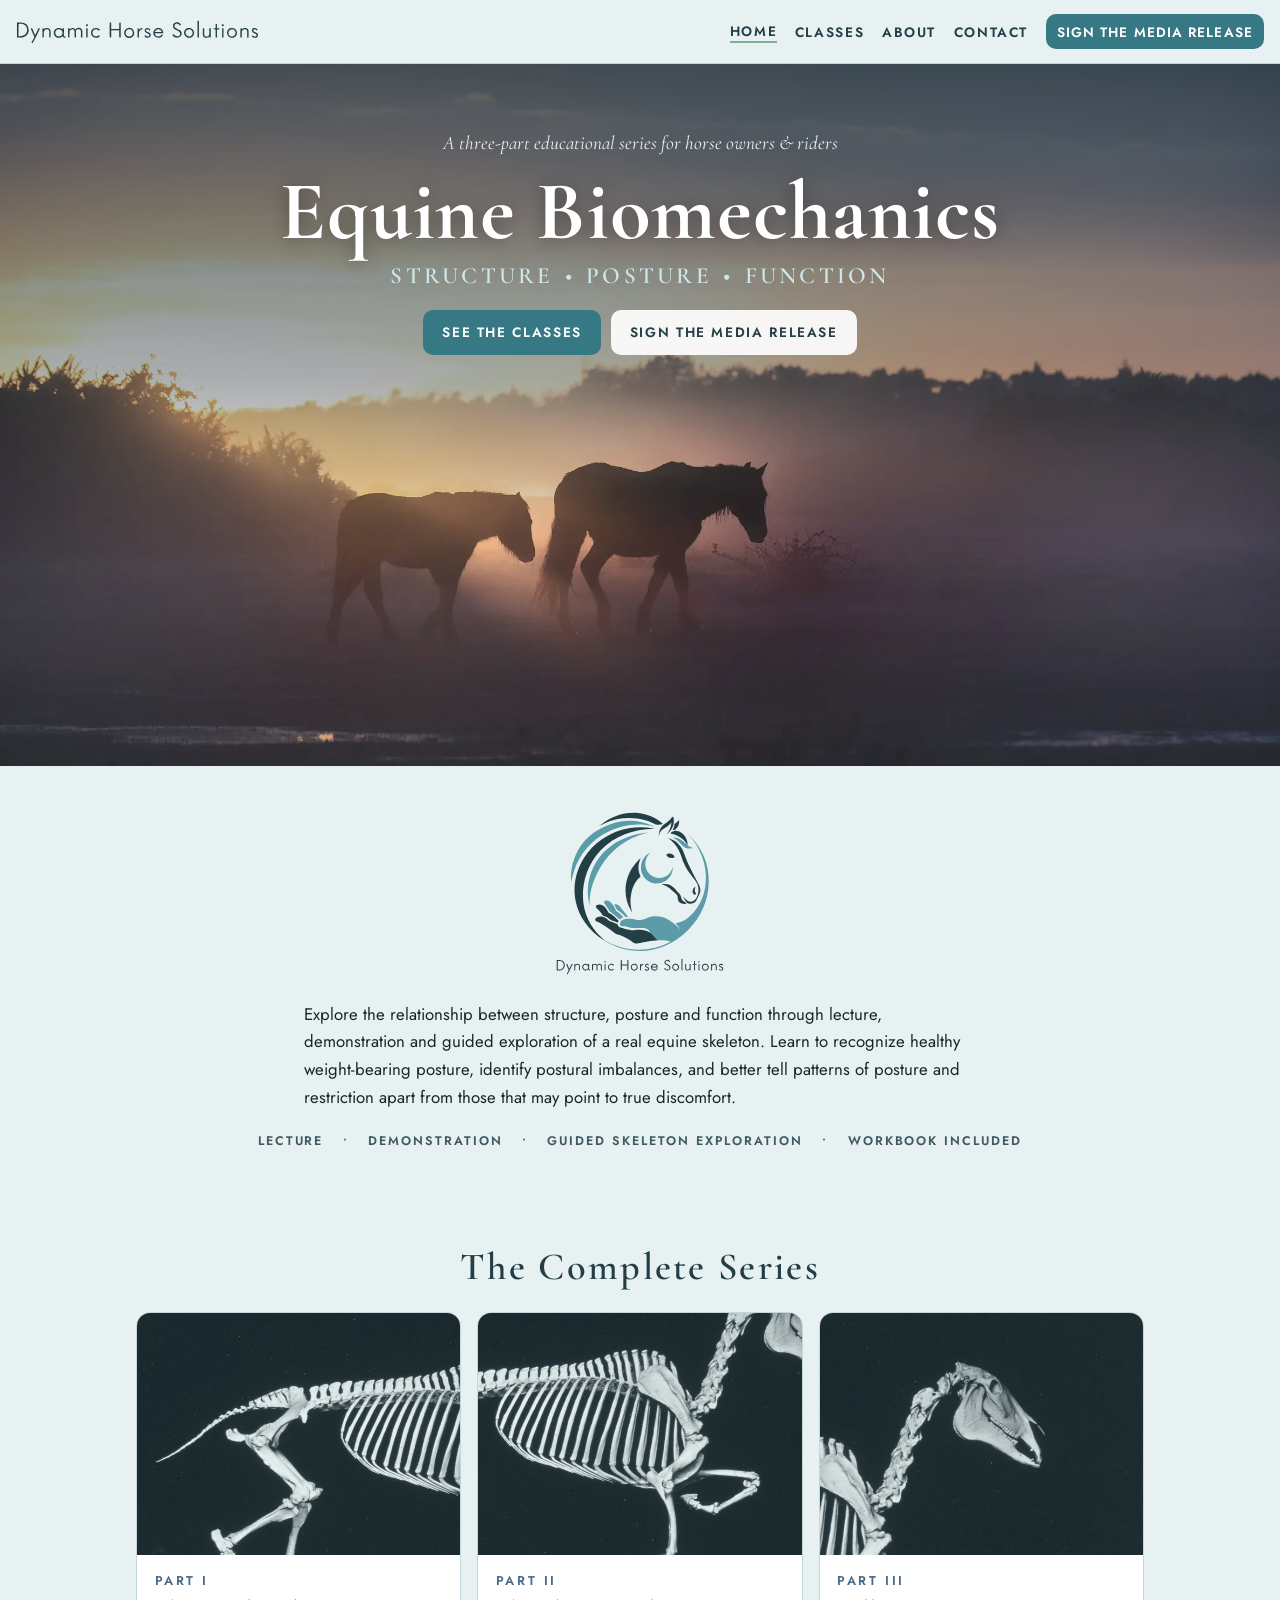
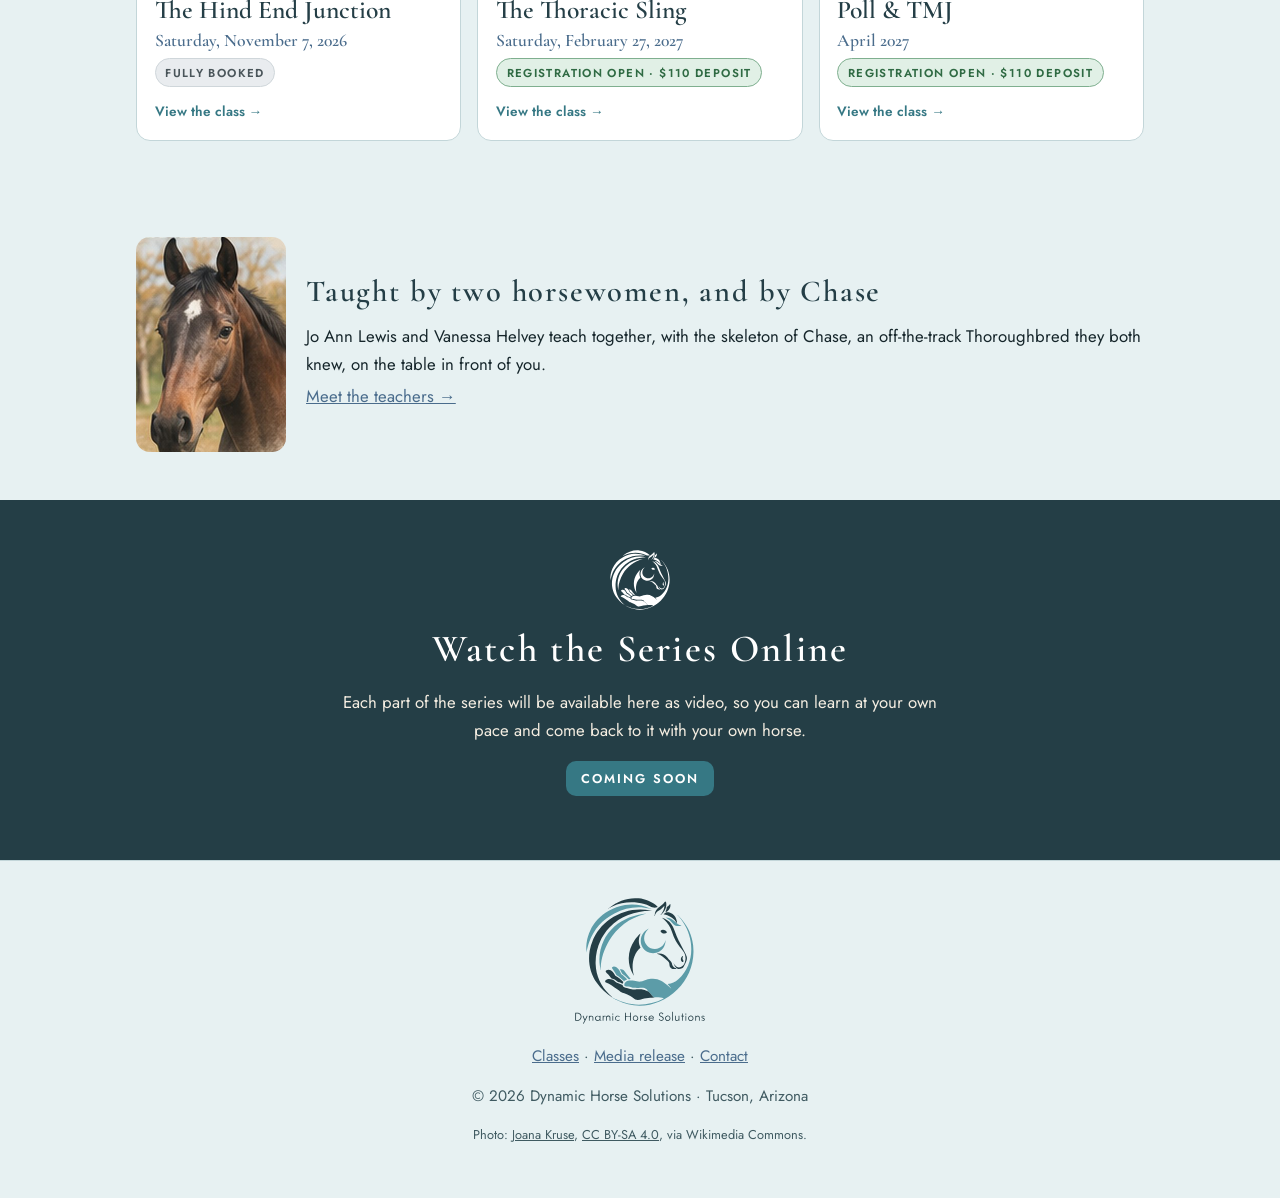
==== index.html @ 16f02a36 "Every Sign the media release button opens the site's own branded release.html" ====
<!doctype html>
<html lang="en">
<head>
<meta charset="utf-8">
<meta name="viewport" content="width=device-width, initial-scale=1">
<meta name="robots" content="noindex, nofollow">
<title>Dynamic Horse Solutions — Equine Biomechanics</title>
<meta name="description" content="Equine Biomechanics: Structure · Posture · Function. A three-part series for horse owners and riders in Tucson, taught by Jo Ann Lewis and Vanessa Helvey.">
<link rel="icon" href="assets/favicon-512.png" type="image/png">
<link rel="apple-touch-icon" href="assets/favicon-512.png">
<meta property="og:title" content="Dynamic Horse Solutions — Equine Biomechanics">
<meta property="og:image" content="assets/og.png">
<link rel="preconnect" href="https://fonts.googleapis.com">
<link rel="preconnect" href="https://fonts.gstatic.com" crossorigin>
<link href="https://fonts.googleapis.com/css2?family=Cormorant+Garamond:ital,wght@0,500;0,600;0,700;1,500&family=Jost:wght@400;500;600&display=swap" rel="stylesheet">
<link rel="stylesheet" href="style.css">
</head>
<body>
<header class="top">
  <a class="brand" href="index.html" aria-label="Dynamic Horse Solutions, home"><img class="wordmark" src="assets/wordmark.svg" alt="Dynamic Horse Solutions" width="1720" height="170"></a>
  <nav class="wide" aria-label="Menu"><a href="index.html" aria-current="page">Home</a><a href="classes.html">Classes</a><a href="about.html">About</a><a href="contact.html">Contact</a><a class="release" href="release.html">Sign the media release</a></nav>
  <details class="narrow"><summary aria-label="Menu"><span></span><span></span><span></span></summary>
    <nav aria-label="Menu"><a href="index.html" aria-current="page">Home</a><a href="classes.html">Classes</a><a href="about.html">About</a><a href="contact.html">Contact</a><a class="release" href="release.html">Sign the media release</a></nav></details>
</header>
<main>

<section class="hero-slider single" aria-label="Equine Biomechanics">
  <div class="slides">
    <img class="slide is-on" src="assets/hero-sunrise-1100.webp" srcset="assets/hero-sunrise-1100.webp 1100w, assets/hero-sunrise.webp 2200w" sizes="100vw" alt="Two ponies walking through morning mist at sunrise" style="object-position:38% 78%">
  </div>
  <div class="hero-copy">
    <p class="eyebrow">A three-part educational series for horse owners &amp; riders</p>
    <h1>Equine Biomechanics</h1>
    <p class="triad"><span>Structure</span><i>•</i><span>Posture</span><i>•</i><span>Function</span></p>
    <p class="hero-actions"><a class="btn" href="classes.html">See the classes</a><a class="btn light" href="release.html">Sign the media release</a></p>
  </div>
</section>

<section class="intro">
  <img class="logo" src="assets/logo.svg" alt="Dynamic Horse Solutions" width="240" height="240">
  <p class="lede">Explore the relationship between structure, posture and function through lecture, demonstration and guided exploration of a real equine skeleton. Learn to recognize healthy weight-bearing posture, identify postural imbalances, and better tell patterns of posture and restriction apart from those that may point to true discomfort.</p>
  <ul class="format"><li>Lecture</li><li>Demonstration</li><li>Guided skeleton exploration</li><li>Workbook included</li></ul>
</section>

<section class="series">
  <h2>The Complete Series</h2>
  <div class="class-grid"><a class="class-card" href="part-1.html">
  <img src="assets/class-1-hind-end.webp" alt="" width="1200" height="900" loading="lazy">
  <div class="cc-body">
    <p class="num">Part I</p>
    <h3>The Hind End Junction</h3>
    <p class="when">Saturday, November 7, 2026</p>
    <span class="badge full">Fully booked</span>
    <span class="more">View the class →</span>
  </div>
</a><a class="class-card" href="part-2.html">
  <img src="assets/class-2-thoracic-sling.webp" alt="" width="1200" height="900" loading="lazy">
  <div class="cc-body">
    <p class="num">Part II</p>
    <h3>The Thoracic Sling</h3>
    <p class="when">Saturday, February 27, 2027</p>
    <span class="badge open">Registration open · $110 deposit</span>
    <span class="more">View the class →</span>
  </div>
</a><a class="class-card" href="part-3.html">
  <img src="assets/class-3-poll-tmj.webp" alt="" width="1200" height="900" loading="lazy">
  <div class="cc-body">
    <p class="num">Part III</p>
    <h3>Poll &amp; TMJ</h3>
    <p class="when">April 2027</p>
    <span class="badge open">Registration open · $110 deposit</span>
    <span class="more">View the class →</span>
  </div>
</a></div>
</section>

<section class="teaser">
  <img class="chase-oval" src="assets/chase.jpg" alt="Chase, a bay Thoroughbred with a white star" width="296" height="424">
  <div>
    <h2>Taught by two horsewomen, and by Chase</h2>
    <p>Jo Ann Lewis and Vanessa Helvey teach together, with the skeleton of Chase, an off-the-track Thoroughbred they both knew, on the table in front of you.</p>
    <p><a href="about.html">Meet the teachers →</a></p>
  </div>
</section>

<section id="videos" class="videos">
  <img class="mark" src="assets/mark-white.svg" alt="" width="64" height="64">
  <h2>Watch the Series Online</h2>
  <p>Each part of the series will be available here as video, so you can learn at your own pace and come back to it with your own horse.</p>
  <p class="status">Coming soon</p>
</section>

</main>
<footer>
  <img src="assets/logo.svg" alt="Dynamic Horse Solutions" width="140" height="140">
  <p><a href="classes.html">Classes</a> · <a href="release.html">Media release</a> · <a href="contact.html">Contact</a></p>
  <p>© 2026 Dynamic Horse Solutions · Tucson, Arizona</p>
  <p class="credit">Photo: <a href="https://commons.wikimedia.org/wiki/File:NewForestPonies_sunrise.jpg">Joana Kruse</a>, <a href="https://creativecommons.org/licenses/by-sa/4.0/">CC BY-SA 4.0</a>, via Wikimedia Commons.</p>
</footer>
</body>
</html>
---- style.css ----
:root{
  /* Dynamic Horse Solutions brand guidelines — Open Sky (picked 2026-11-06 12:37) */
  --paper:#e7f1f2; --paper-2:#ffffff; --ink:#16262b; --muted:#3f5a61;
  --teal:#243e46; --rust:#4a6c8c; --sage:#ffffff; --brown:#243e46; --terra:#5c9ca8; --on-aqua:#16262b; --green:#7faf8f;
  --line:#c3d6d9; --radius:14px; --btn:#367884; --btn-hover:#243e46; --btn-radius:10px;
  --serif:"Jost",Arial,sans-serif; --display:"Cormorant Garamond",Georgia,serif; --sans:"Jost",Arial,sans-serif;
  --gutter:16px; --max:1040px;
}
*{box-sizing:border-box}
html{scroll-behavior:smooth;-webkit-text-size-adjust:100%}
body{margin:0;background:var(--paper);color:var(--ink);font:400 1.05rem/1.65 var(--sans);overflow-x:hidden}
img{max-width:100%;height:auto;display:block}
a{color:var(--rust)}
h1,h2,h3{font-family:var(--display);color:var(--brown);line-height:1.1;margin:0 0 .5em;font-weight:600}
h2{font-size:clamp(1.7rem,5.5vw,2.4rem);text-align:center;letter-spacing:.06em}
section{padding:3rem var(--gutter);max-width:var(--max);margin:0 auto}

.top{position:sticky;top:0;z-index:5;display:flex;align-items:center;justify-content:space-between;gap:.75rem;
  padding:.5rem var(--gutter);background:rgba(231,241,242,.94);backdrop-filter:blur(6px);border-bottom:1px solid var(--line)}
.brand{display:flex;align-items:center;gap:.5rem;text-decoration:none;color:var(--brown);font:600 1rem/1.1 var(--sans);min-width:0}
.brand span{white-space:nowrap;overflow:hidden;text-overflow:ellipsis}
.top nav{display:none;gap:1.25rem}
.top nav a{font:600 .85rem var(--sans);letter-spacing:.12em;text-transform:uppercase;color:var(--teal);text-decoration:none}
@media (min-width:720px){.top nav{display:flex}}

.hero{text-align:center;padding-top:1.5rem}
.hero .logo{width:min(220px,60vw);margin:0 auto 1.25rem}
.eyebrow{font-style:italic;color:var(--muted);margin:0 0 .5rem}
h1{font-size:clamp(2.5rem,11vw,5rem);font-weight:700;color:var(--teal);letter-spacing:.01em;margin-bottom:.2em}
.triad{display:flex;flex-wrap:wrap;justify-content:center;gap:.25rem .7rem;margin:0 0 1.5rem;
  font:600 clamp(.95rem,3.6vw,1.45rem) var(--display);color:var(--rust);letter-spacing:.14em;text-transform:uppercase}
.triad i{font-style:normal}
.gait{margin:0 auto 1.75rem}
.lede{max-width:40em;margin:0 auto 1.25rem;text-align:left}
.format{list-style:none;padding:0;margin:0;display:flex;flex-wrap:wrap;justify-content:center;gap:.4rem 1.2rem;
  font:600 .78rem var(--sans);letter-spacing:.16em;text-transform:uppercase;color:var(--muted)}
.format li+li::before{content:"•";margin-right:1.2rem;color:var(--rust)}
@media (max-width:520px){.format li+li::before{display:none}}

.series h2{margin-bottom:1.5rem}
.part-one{background:var(--paper-2);border-radius:6px;overflow:hidden;margin-bottom:1.25rem}
.band{background:var(--teal);color:#f4ede1;padding:1.25rem var(--gutter)}
.band h3{color:#fff;font-size:clamp(1.5rem,6vw,2.4rem);margin:.1em 0}
.band .num{margin:0;font:600 .85rem var(--display);letter-spacing:.3em;text-transform:uppercase}
.band .parts{margin:0;font:500 .9rem var(--display);letter-spacing:.2em;text-transform:uppercase;opacity:.9}
.part-body{display:grid;gap:1rem;padding:1.25rem var(--gutter)}
.part-body img{justify-self:center}
@media (min-width:720px){.part-body{grid-template-columns:1fr 1fr;align-items:center}}
.when{font:600 1.25rem/1.3 var(--serif);color:var(--rust);margin:.25rem 0 .75rem}
.when span{font-weight:400;color:var(--teal);font-size:1.05rem}
.when em{font-weight:400;color:var(--muted);font-size:.95rem}
.status{display:inline-block;font:600 .8rem var(--sans);letter-spacing:.16em;text-transform:uppercase;
  background:var(--terra);color:var(--on-aqua);padding:.5rem .9rem;border-radius:3px;margin:.25rem 0 0}
.later{display:grid;gap:1rem;background:var(--sage);border-radius:6px;padding:1.25rem var(--gutter)}
@media (min-width:600px){.later{grid-template-columns:1fr 1fr}.later .part+.part{border-left:1px solid var(--line);padding-left:1rem}}
.later .part{text-align:center}
.later .num{font:600 1.35rem var(--serif);color:var(--rust);margin:0}
.later h3{font:500 1.15rem var(--serif);color:var(--ink);margin:.1rem 0}
.later .when{font-size:1rem;margin:0}
.note{text-align:center;font-style:italic;color:var(--muted);margin-top:1rem}

.chase{display:grid;grid-template-columns:110px 1fr;gap:1rem;align-items:center}
.chase img{}
.chase h2{text-align:left;font-size:clamp(1.2rem,4.5vw,1.8rem)}
.chase p{margin:0}
@media (min-width:720px){.chase{grid-template-columns:160px 1fr}}

.teachers{text-align:center}
.duo{margin:0 auto 1.25rem}
.pair{display:grid;gap:1.25rem;text-align:left}
@media (min-width:640px){.pair{grid-template-columns:1fr 1fr}.pair article+article{border-left:1px solid var(--line);padding-left:1.25rem}}
.pair h3{font:600 1.25rem var(--serif);color:var(--teal);margin-bottom:.25rem}
.pair p{margin:0}
.why{font-style:italic;color:var(--muted);margin-top:1.5rem}

.videos{text-align:center;background:var(--teal);color:#f4ede1;max-width:none}
.videos h2{color:#fff}
.videos p{max-width:36em;margin:0 auto 1rem}

.contact{text-align:center}
.card{display:inline-block;text-align:left;border:1px solid var(--line);background:var(--paper-2);padding:1rem 1.5rem;border-radius:4px;max-width:100%}
.card p{margin:.15rem 0;overflow-wrap:anywhere}
.card .who{font:600 1.2rem var(--serif);color:var(--teal)}
.place{color:var(--muted);margin-top:1.25rem}

footer{text-align:center;padding:2rem var(--gutter) 2.5rem;border-top:1px solid var(--line);color:var(--muted);font-size:.95rem}
footer img{margin:0 auto .5rem}
.status.quiet{background:transparent;color:var(--rust);border:1.5px solid var(--rust)}
.videos .mark{margin:0 auto 1rem}
.eyebrow,.note,.why{font-family:var(--display);font-size:1.2rem}
.when{font-family:var(--display);font-size:1.4rem}
.later h3,.pair h3,.card .who{font-family:var(--display);font-size:1.35rem}
.later .num{font-family:var(--display)}
.brand img{width:48px;height:48px}

/* 12:34, Angel: a real multi-page site — menu, classes, registration, workbook, release */
.top nav.wide{display:none;align-items:center;gap:1.1rem}
@media (min-width:900px){.top nav.wide{display:flex}.top details.narrow{display:none}}
.top nav a[aria-current="page"]{color:var(--rust);border-bottom:2px solid var(--terra)}
.top nav a.release{background:var(--terra);color:var(--on-aqua);padding:.45rem .7rem;border-radius:3px;letter-spacing:.08em}
.top details.narrow{position:relative}
.top details.narrow summary{list-style:none;cursor:pointer;width:44px;height:44px;display:grid;place-content:center;gap:5px}
.top details.narrow summary::-webkit-details-marker{display:none}
.top details.narrow summary span{display:block;width:24px;height:2px;background:var(--teal);border-radius:2px}
.top details.narrow[open] summary span:nth-child(2){opacity:0}
.top details.narrow nav{display:flex;flex-direction:column;position:absolute;right:0;top:52px;min-width:240px;
  background:var(--paper);border:1px solid var(--line);border-radius:6px;padding:.5rem;box-shadow:0 10px 30px rgba(22,38,43,.15)}
.top details.narrow nav a{padding:.75rem .75rem;font:600 .9rem var(--sans);letter-spacing:.1em;text-transform:uppercase;color:var(--teal);text-decoration:none;border:0}
.top details.narrow nav a.release{margin-top:.25rem;text-align:center}

.btn{display:inline-block;font:600 .85rem var(--sans);letter-spacing:.12em;text-transform:uppercase;text-decoration:none;
  background:var(--terra);color:var(--on-aqua);padding:.8rem 1.2rem;border-radius:4px;border:0;cursor:pointer}
.btn.ghost{background:transparent;color:var(--teal);border:1.5px solid var(--teal)}
.btn:disabled{opacity:.6}
.where{margin:0 0 .5rem;color:var(--teal)}
.price{font:600 1.8rem var(--display);color:var(--teal);margin:.25rem 0}
.price span{font:500 .8rem var(--sans);letter-spacing:.14em;text-transform:uppercase;color:var(--muted)}
.incl,.small{font-size:.92rem;color:var(--muted)}
.actions{margin:1rem 0 .25rem}
.center{text-align:center;margin-left:auto;margin-right:auto}
.page-head{text-align:center;padding-bottom:0}
.page-head h1{font-size:clamp(2.4rem,9vw,3.8rem)}
.extras{display:grid;gap:1rem;margin:1.5rem 0 2rem}
@media (min-width:720px){.extras{grid-template-columns:1fr 1fr}}
.extra{background:var(--sage);border-radius:6px;padding:1.25rem var(--gutter)}
.extra h3{font-size:1.5rem}
.later-head{margin-top:1rem}
.later .small a{color:var(--rust)}

.teaser{display:grid;grid-template-columns:110px 1fr;gap:1.25rem;align-items:center}
@media (min-width:720px){.teaser{grid-template-columns:150px 1fr}}
.teaser h2{text-align:left;font-size:clamp(1.3rem,4.5vw,1.9rem)}
.teaser p{margin:.25rem 0}
.chase-oval{width:100%}
.mark-story{text-align:center}
.mark-story img{margin:0 auto .75rem}

.form-wrap{max-width:640px}
.reg{display:grid;gap:1rem}
.reg label{display:grid;gap:.35rem;font:500 .95rem var(--sans);color:var(--teal)}
.reg .opt{font-weight:400;color:var(--muted)}
.reg input,.reg select,.reg textarea{font:400 1rem var(--sans);color:var(--ink);background:#fff;border:1px solid var(--line);border-radius:4px;padding:.7rem .75rem;width:100%;min-width:0}
.reg select{appearance:auto}
.reg input:focus,.reg select:focus,.reg textarea:focus{outline:2px solid var(--terra);outline-offset:1px}
.reg .two{display:grid;gap:1rem}
@media (min-width:560px){.reg .two{grid-template-columns:1fr 1fr}}
.reg fieldset{border:1px solid var(--line);border-radius:4px;padding:.6rem .9rem;margin:0}
.reg legend{font:500 .95rem var(--sans);color:var(--teal);padding:0 .3rem}
.reg label.inline{display:inline-flex;align-items:center;gap:.4rem;margin-right:1.25rem;font-weight:400;color:var(--ink)}
.reg label.inline input{width:auto}
.reg .btn{justify-self:start;font-size:.9rem}
.msg{margin:0;color:var(--teal);min-height:1.5em}

/* 12:35, Angel: no photo treatment — every picture gets the same rounded corners */
.part-body img,.chase img,.chase-oval,.duo{border-radius:var(--radius)}
.gait{border-radius:0}  /* 12:52: the strip is cut out of the flyer's paper and sits on the page */
.part-one,.later,.extra,.card{border-radius:var(--radius)}
.part-one{background:#fff;overflow:hidden}
.later,.extra,.card{background:#fff;border:1px solid var(--line)}
.band .num{color:var(--green)}
.top nav a[aria-current="page"]{color:var(--teal);border-bottom-color:var(--green)}

/* 13:05, Angel: light letters on the buttons, and a little rounder */
.btn,.status,.top nav a.release{background:var(--btn);color:#fff;border-radius:var(--btn-radius)}
.btn:hover,.top nav a.release:hover{background:var(--btn-hover)}
.btn.ghost{background:transparent;color:var(--teal);border:1.5px solid var(--teal);border-radius:var(--btn-radius)}
.btn.ghost:hover{background:var(--teal);color:#fff}
.status.quiet{background:transparent;color:var(--rust);border:1.5px solid var(--rust)}
.gait{width:min(100%,900px);margin:0 auto 1.75rem}
.credit{font-size:.8rem;color:var(--muted)}

/* 13:14, Angel: a hero slider of photographs instead of the skeleton strip */
.hero-slider{position:relative;max-width:none;padding:0;margin:0;height:min(78vh,720px);min-height:460px;overflow:hidden;color:#fff;background:var(--teal)}
.hero-slider .slides img{position:absolute;inset:0;width:100%;height:100%;object-fit:cover;opacity:0;transition:opacity 1.4s ease;border-radius:0}
.hero-slider .slides img.is-on{opacity:1}
.hero-slider::after{content:"";position:absolute;inset:0;background:linear-gradient(180deg,rgba(22,38,43,.15) 0%,rgba(22,38,43,.25) 40%,rgba(22,38,43,.78) 100%);pointer-events:none}
.hero-copy{position:absolute;left:0;right:0;bottom:0;z-index:2;padding:0 var(--gutter) 3.25rem;max-width:var(--max);margin:0 auto;text-align:center}
.hero-copy .eyebrow{color:#e7f1f2;margin-bottom:.4rem}
.hero-copy h1{color:#fff;font-size:clamp(2.6rem,10vw,5.2rem);margin:0 0 .25rem;text-shadow:0 2px 18px rgba(0,0,0,.35)}
.hero-copy .triad{color:#cfe6ea;margin-bottom:1.25rem}
.hero-actions{display:flex;flex-wrap:wrap;gap:.6rem;justify-content:center;margin:0}
.btn.light{background:rgba(255,255,255,.92);color:var(--teal)}
.btn.light:hover{background:#fff}
.dots{position:absolute;z-index:3;left:0;right:0;bottom:1rem;display:flex;justify-content:center;gap:.5rem}
.dots button{width:10px;height:10px;border-radius:50%;border:1.5px solid #fff;background:transparent;padding:0;cursor:pointer}
.dots button[aria-current="true"]{background:#fff}
@media (prefers-reduced-motion: reduce){.hero-slider .slides img{transition:none}}
.intro{text-align:center;padding-top:2.5rem}
.intro .logo{width:min(180px,45vw);margin:0 auto 1.25rem}
.intro .lede{text-align:left;max-width:40em;margin:0 auto 1.25rem}
.credit a{color:inherit}

/* 13:37, Angel: a card per class on Classes and Home, each opening its own page */
.class-grid{display:grid;gap:1rem}
@media (min-width:760px){.class-grid{grid-template-columns:repeat(3,1fr)}}
.class-card{display:flex;flex-direction:column;background:#fff;border:1px solid var(--line);border-radius:var(--radius);overflow:hidden;text-decoration:none;color:var(--ink);transition:transform .2s ease,box-shadow .2s ease}
.class-card:hover{transform:translateY(-2px);box-shadow:0 10px 24px rgba(22,38,43,.12)}
.class-card img{width:100%;aspect-ratio:4/3;object-fit:cover;border-radius:0}
.cc-body{padding:1rem 1.1rem 1.2rem;display:flex;flex-direction:column;gap:.35rem;flex:1}
.cc-body .num{margin:0;font:600 .8rem var(--sans);letter-spacing:.2em;text-transform:uppercase;color:var(--rust)}
.cc-body h3{margin:0;font-size:1.6rem;color:var(--teal)}
.cc-body .when{margin:0;font-size:1.1rem}
.cc-body .more{margin-top:auto;padding-top:.5rem;font:600 .85rem var(--sans);color:var(--btn)}
.badge{align-self:flex-start;display:inline-block;font:600 .72rem var(--sans);letter-spacing:.12em;text-transform:uppercase;padding:.35rem .6rem;border-radius:999px}
.badge.full{background:#e9ecef;color:#4a555a;border:1px solid #cfd6da}
.badge.open{background:#e1f0e6;color:#2f6a43;border:1px solid var(--green)}
.badge.big{font-size:.82rem;padding:.45rem .8rem}
.class-hero{background-size:cover;background-position:center;color:#fff;max-width:none;padding:0;min-height:min(52vh,460px);display:flex;align-items:flex-end}
.ch-copy{width:100%;max-width:var(--max);margin:0 auto;padding:2rem var(--gutter) 2.25rem}
.ch-copy .num{margin:0 0 .35rem;font:600 .8rem var(--sans);letter-spacing:.22em;text-transform:uppercase;color:#cfe6ea}
.ch-copy h1{color:#fff;font-size:clamp(2.4rem,9vw,4.4rem);margin:0}
.ch-copy .parts{margin:.25rem 0 0;font:500 .9rem var(--display);letter-spacing:.2em;text-transform:uppercase;color:#e7f1f2}
.class-detail .lede{max-width:40em}
.facts{background:#fff;border:1px solid var(--line);border-radius:var(--radius);padding:1rem 1.25rem;margin:1rem 0}
.facts p{margin:.2rem 0}
.deposit{background:#fff;border:1px solid var(--line);border-left:4px solid var(--green);border-radius:var(--radius);padding:.9rem 1.1rem;margin-bottom:1rem}
.deposit p{margin:.2rem 0}
.form-wrap h2{text-align:left}

/* 13:42, Angel: one photo only, the two ponies at sunrise; the words sit in the sky, clear of the ponies */
.hero-slider.single::after{background:linear-gradient(180deg,rgba(22,38,43,.72) 0%,rgba(22,38,43,.35) 45%,rgba(22,38,43,0) 70%,rgba(22,38,43,.15) 100%)}
.hero-slider.single .hero-copy{top:0;bottom:auto;padding-top:2.5rem;padding-bottom:0}
@media (min-width:900px){.hero-slider.single .hero-copy{padding-top:4rem}}
@media (min-width:900px){.hero-slider.single .slides img{object-position:40% 40% !important}}

/* 13:44, Angel: the wordmark in the menu bar instead of the mark */
.top{min-height:64px}
.brand img.wordmark{width:auto;height:20px;max-width:62vw}
@media (min-width:600px){.brand img.wordmark{height:24px}}

/* 13:47, Angel: the class page's description lines up with the badge and the facts */
.class-detail .lede{margin-left:0;margin-right:0}
.msg .btn{margin-top:.6rem}

.cf-turnstile{min-height:65px}
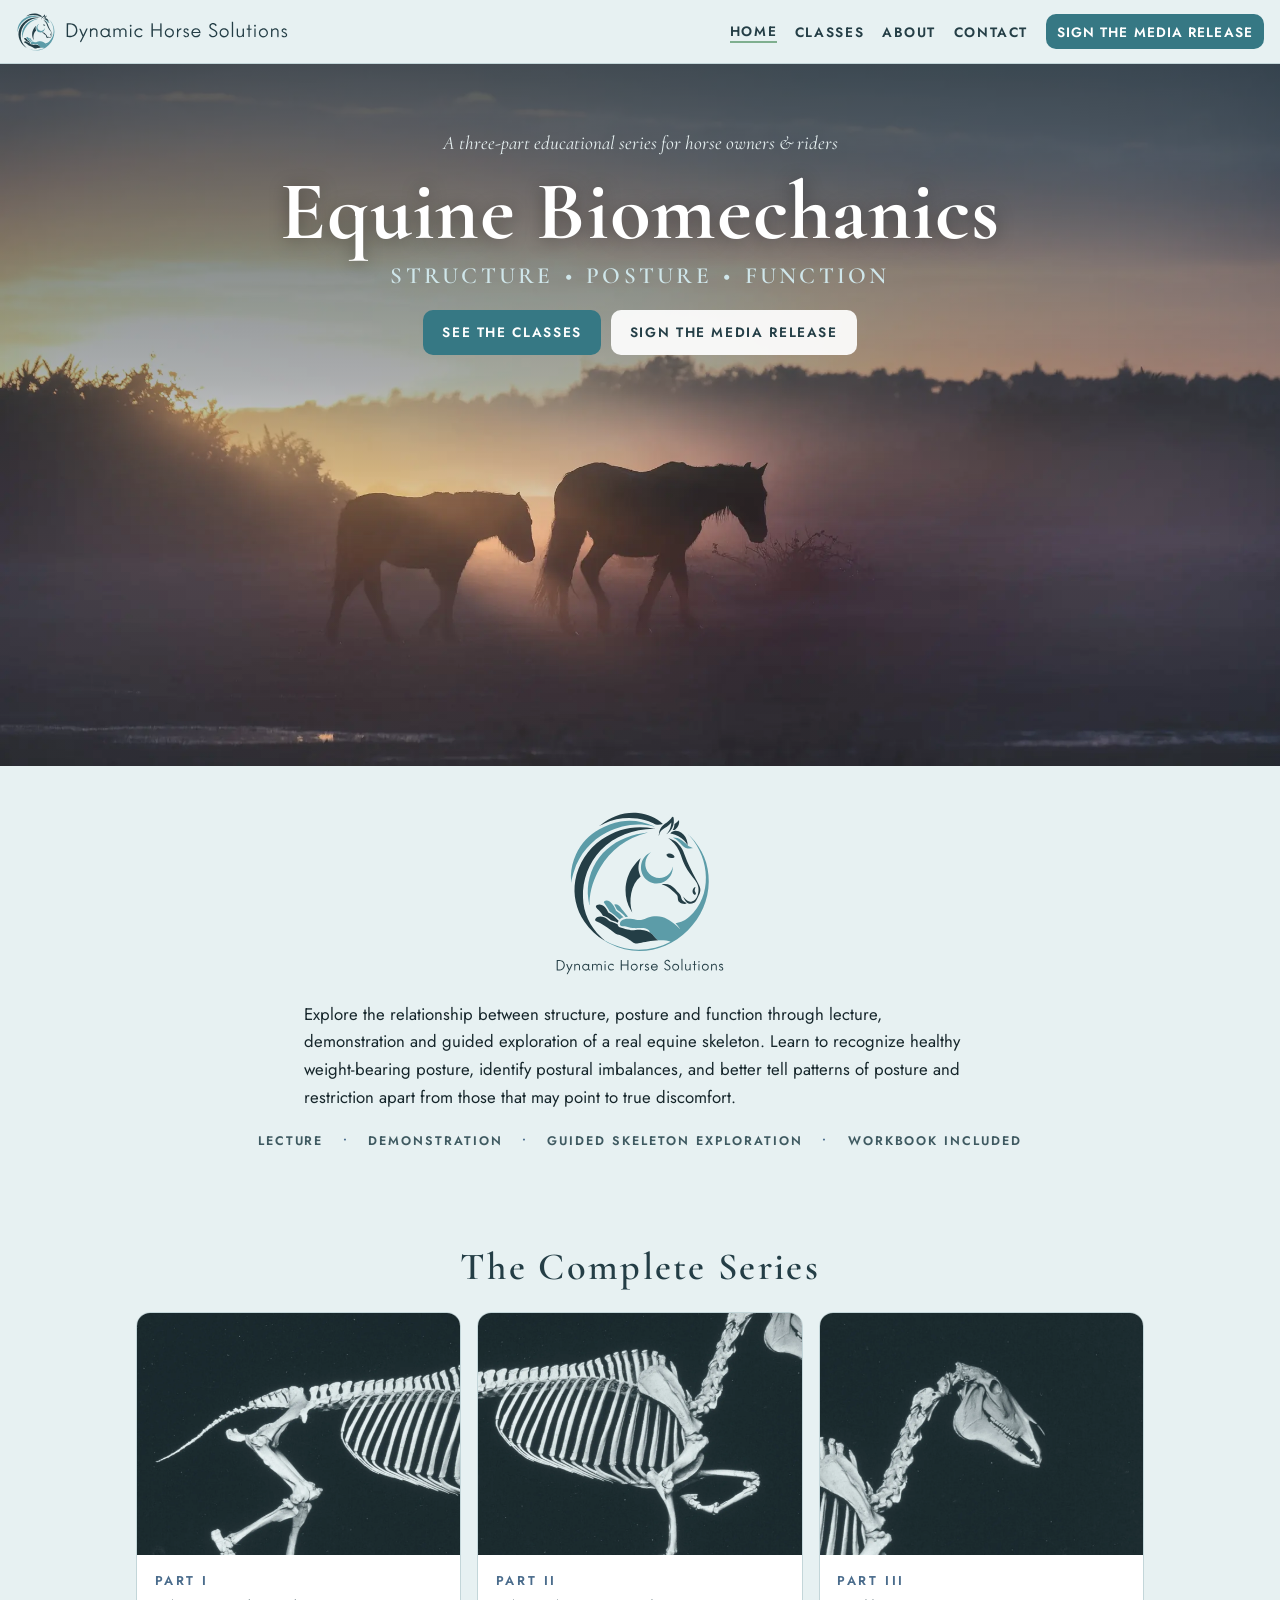
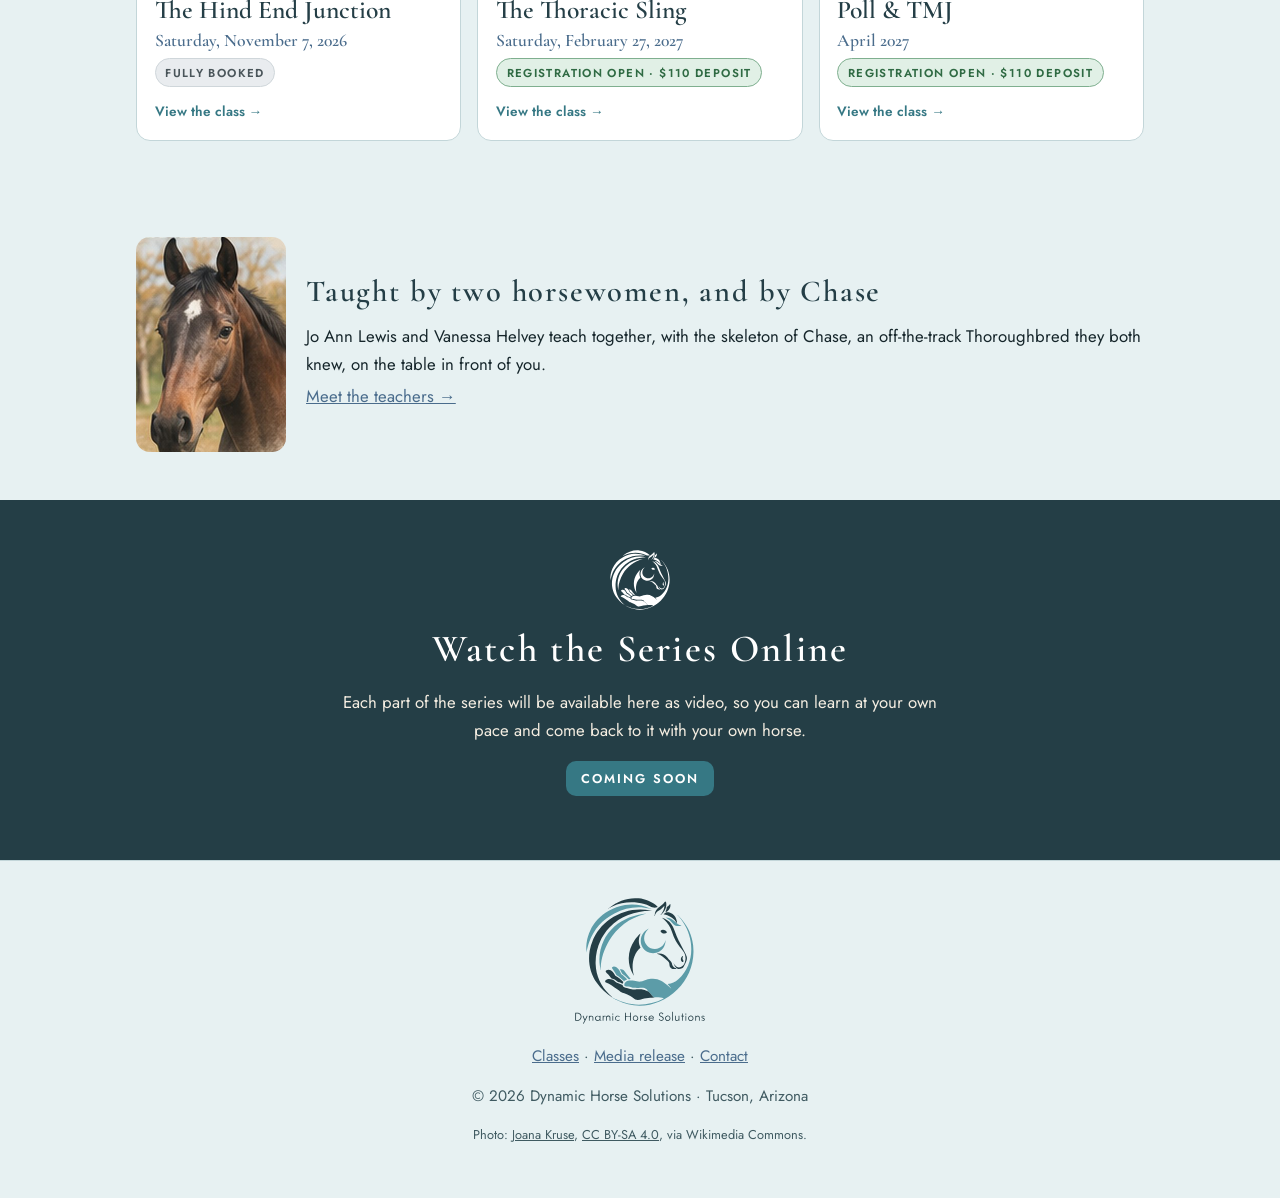
==== commit e8b3860f: "They picked A (14:23): the horizontal lockup, the mark beside the logo's own lettering, in the menu " ====
--- a/index.html
+++ b/index.html
@@ -17,7 +17,7 @@
 </head>
 <body>
 <header class="top">
-  <a class="brand" href="index.html" aria-label="Dynamic Horse Solutions, home"><img class="wordmark" src="assets/wordmark.svg" alt="Dynamic Horse Solutions" width="1720" height="170"></a>
+  <a class="brand" href="index.html" aria-label="Dynamic Horse Solutions, home"><img class="wordmark lockup" src="assets/lockup.svg" alt="Dynamic Horse Solutions" width="2723" height="400"></a>
   <nav class="wide" aria-label="Menu"><a href="index.html" aria-current="page">Home</a><a href="classes.html">Classes</a><a href="about.html">About</a><a href="contact.html">Contact</a><a class="release" href="release.html">Sign the media release</a></nav>
   <details class="narrow"><summary aria-label="Menu"><span></span><span></span><span></span></summary>
     <nav aria-label="Menu"><a href="index.html" aria-current="page">Home</a><a href="classes.html">Classes</a><a href="about.html">About</a><a href="contact.html">Contact</a><a class="release" href="release.html">Sign the media release</a></nav></details>
--- a/style.css
+++ b/style.css
@@ -233,3 +233,7 @@
 .msg .btn{margin-top:.6rem}
 
 .cf-turnstile{min-height:65px}
+
+/* 14:23, they picked A: the mark beside the logo's own lettering, as one lockup */
+.brand img.wordmark.lockup{height:36px;max-width:70vw}
+@media (min-width:600px){.brand img.wordmark.lockup{height:40px}}
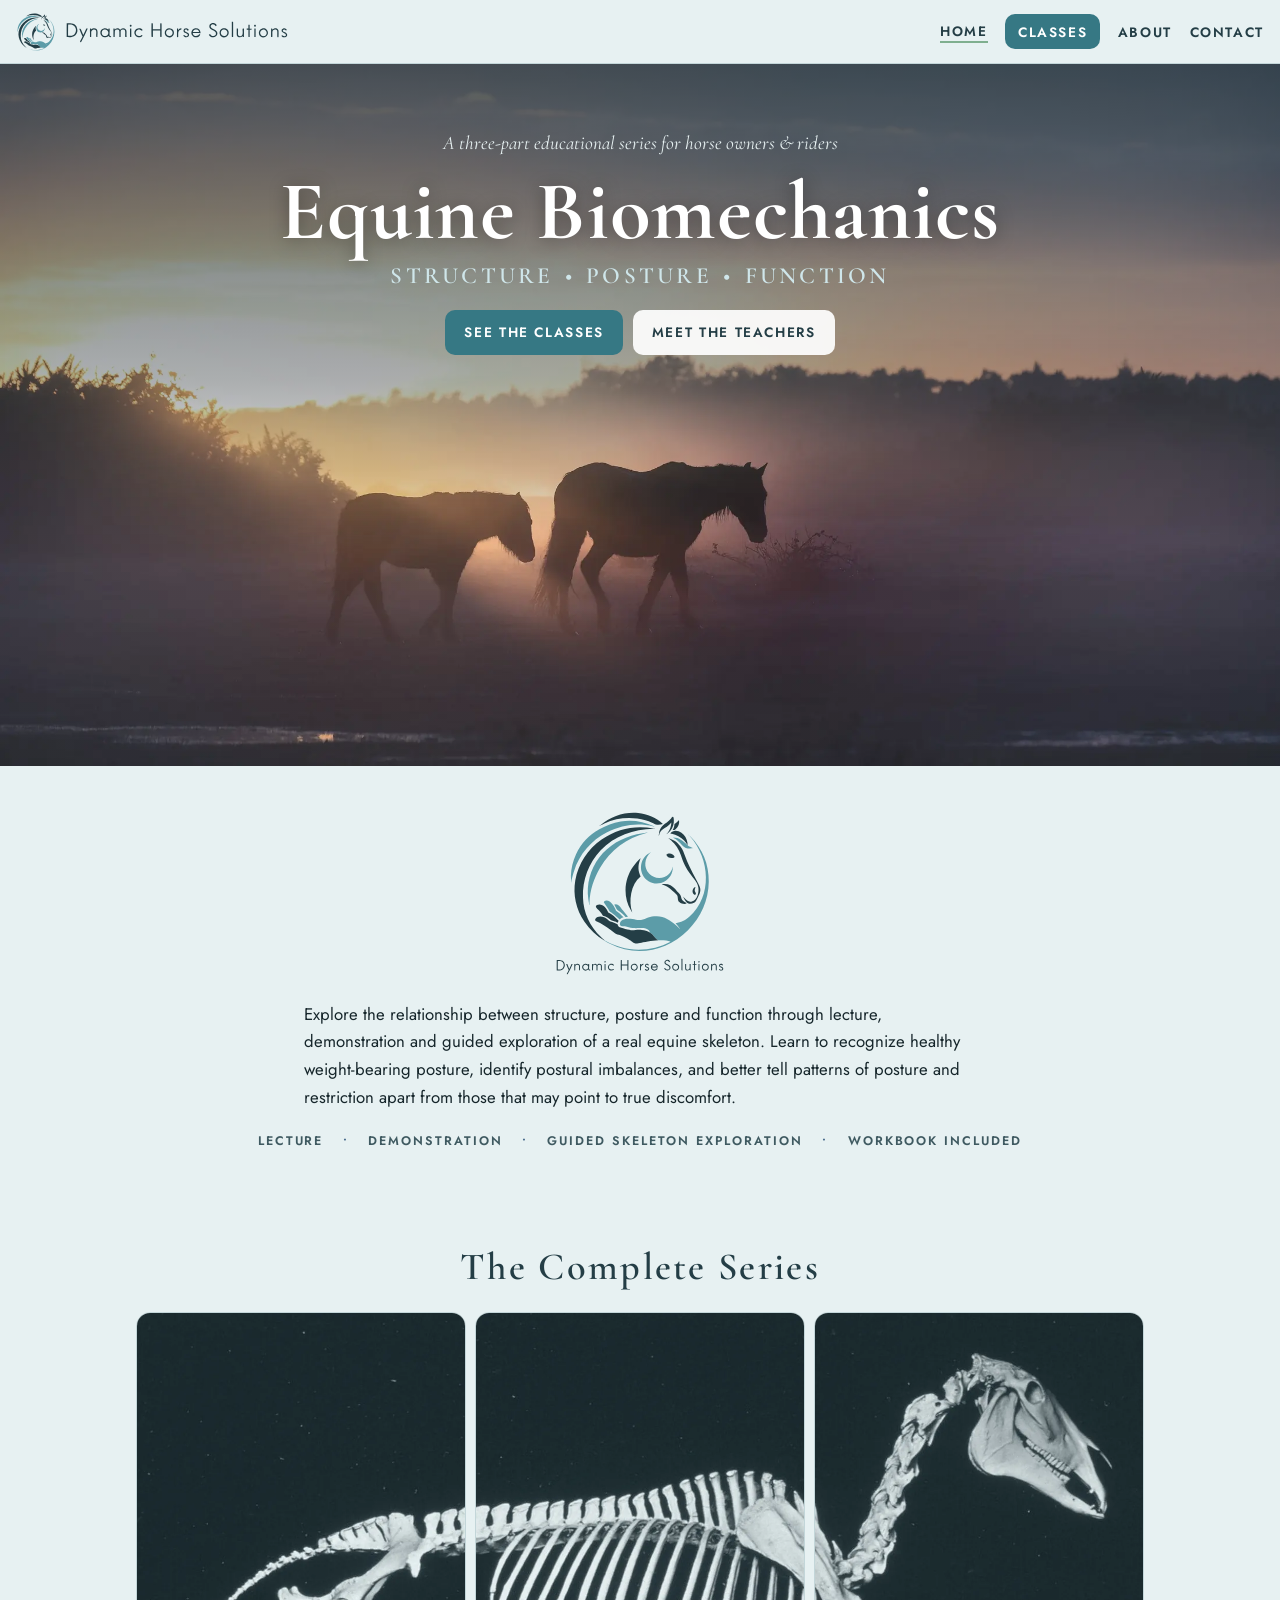
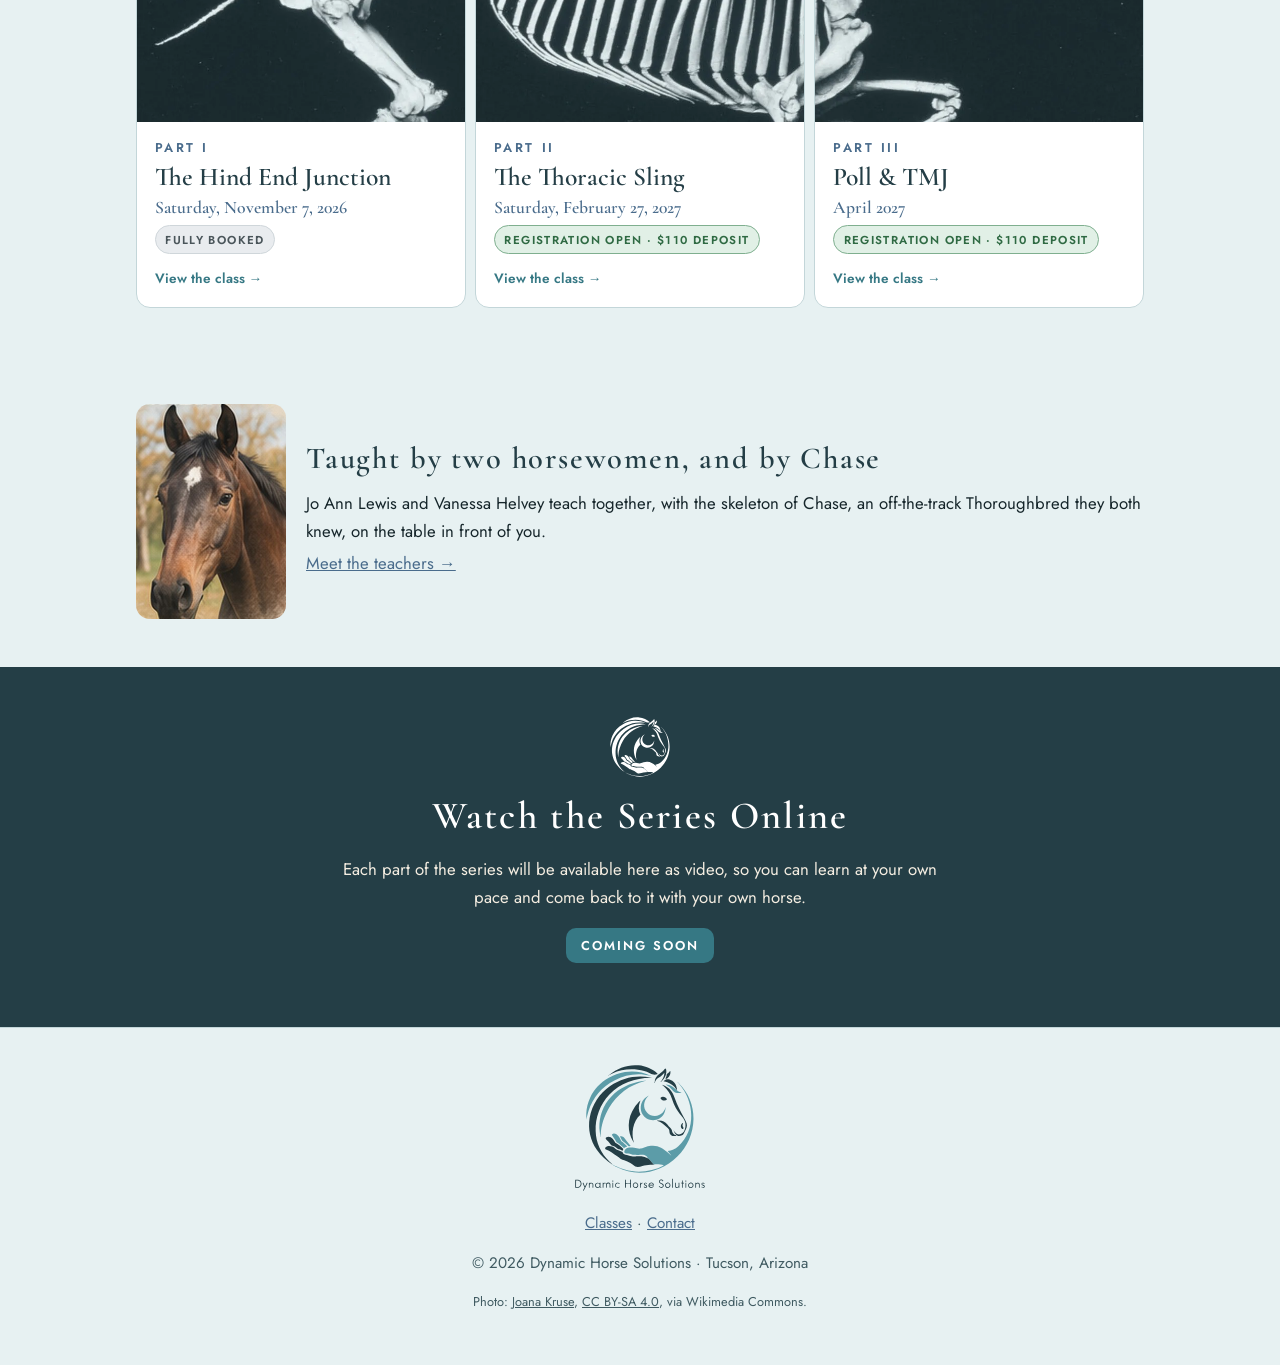
==== commit 776b9688: "Angel 14:34–14:35: the three class cards are consecutive slices of one Muybridge skeleton on wide sc" ====
--- a/index.html
+++ b/index.html
@@ -18,9 +18,9 @@
 <body>
 <header class="top">
   <a class="brand" href="index.html" aria-label="Dynamic Horse Solutions, home"><img class="wordmark lockup" src="assets/lockup.svg" alt="Dynamic Horse Solutions" width="2723" height="400"></a>
-  <nav class="wide" aria-label="Menu"><a href="index.html" aria-current="page">Home</a><a href="classes.html">Classes</a><a href="about.html">About</a><a href="contact.html">Contact</a><a class="release" href="release.html">Sign the media release</a></nav>
+  <nav class="wide" aria-label="Menu"><a href="index.html" aria-current="page">Home</a><a href="classes.html" class="cta">Classes</a><a href="about.html">About</a><a href="contact.html">Contact</a></nav>
   <details class="narrow"><summary aria-label="Menu"><span></span><span></span><span></span></summary>
-    <nav aria-label="Menu"><a href="index.html" aria-current="page">Home</a><a href="classes.html">Classes</a><a href="about.html">About</a><a href="contact.html">Contact</a><a class="release" href="release.html">Sign the media release</a></nav></details>
+    <nav aria-label="Menu"><a href="index.html" aria-current="page">Home</a><a href="classes.html" class="cta">Classes</a><a href="about.html">About</a><a href="contact.html">Contact</a></nav></details>
 </header>
 <main>
 
@@ -32,7 +32,7 @@
     <p class="eyebrow">A three-part educational series for horse owners &amp; riders</p>
     <h1>Equine Biomechanics</h1>
     <p class="triad"><span>Structure</span><i>•</i><span>Posture</span><i>•</i><span>Function</span></p>
-    <p class="hero-actions"><a class="btn" href="classes.html">See the classes</a><a class="btn light" href="release.html">Sign the media release</a></p>
+    <p class="hero-actions"><a class="btn" href="classes.html">See the classes</a><a class="btn light" href="about.html">Meet the teachers</a></p>
   </div>
 </section>
 
@@ -45,7 +45,7 @@
 <section class="series">
   <h2>The Complete Series</h2>
   <div class="class-grid"><a class="class-card" href="part-1.html">
-  <img src="assets/class-1-hind-end.webp" alt="" width="1200" height="900" loading="lazy">
+  <picture><source media="(min-width:760px)" srcset="assets/class-1-card.webp"><img src="assets/class-1-hind-end.webp" alt="" width="1200" height="900" loading="lazy"></picture>
   <div class="cc-body">
     <p class="num">Part I</p>
     <h3>The Hind End Junction</h3>
@@ -54,7 +54,7 @@
     <span class="more">View the class →</span>
   </div>
 </a><a class="class-card" href="part-2.html">
-  <img src="assets/class-2-thoracic-sling.webp" alt="" width="1200" height="900" loading="lazy">
+  <picture><source media="(min-width:760px)" srcset="assets/class-2-card.webp"><img src="assets/class-2-thoracic-sling.webp" alt="" width="1200" height="900" loading="lazy"></picture>
   <div class="cc-body">
     <p class="num">Part II</p>
     <h3>The Thoracic Sling</h3>
@@ -63,7 +63,7 @@
     <span class="more">View the class →</span>
   </div>
 </a><a class="class-card" href="part-3.html">
-  <img src="assets/class-3-poll-tmj.webp" alt="" width="1200" height="900" loading="lazy">
+  <picture><source media="(min-width:760px)" srcset="assets/class-3-card.webp"><img src="assets/class-3-poll-tmj.webp" alt="" width="1200" height="900" loading="lazy"></picture>
   <div class="cc-body">
     <p class="num">Part III</p>
     <h3>Poll &amp; TMJ</h3>
@@ -93,7 +93,7 @@
 </main>
 <footer>
   <img src="assets/logo.svg" alt="Dynamic Horse Solutions" width="140" height="140">
-  <p><a href="classes.html">Classes</a> · <a href="release.html">Media release</a> · <a href="contact.html">Contact</a></p>
+  <p><a href="classes.html">Classes</a> · <a href="contact.html">Contact</a></p>
   <p>© 2026 Dynamic Horse Solutions · Tucson, Arizona</p>
   <p class="credit">Photo: <a href="https://commons.wikimedia.org/wiki/File:NewForestPonies_sunrise.jpg">Joana Kruse</a>, <a href="https://creativecommons.org/licenses/by-sa/4.0/">CC BY-SA 4.0</a>, via Wikimedia Commons.</p>
 </footer>
--- a/style.css
+++ b/style.css
@@ -237,3 +237,10 @@
 /* 14:23, they picked A: the mark beside the logo's own lettering, as one lockup */
 .brand img.wordmark.lockup{height:36px;max-width:70vw}
 @media (min-width:600px){.brand img.wordmark.lockup{height:40px}}
+
+/* 14:34–14:35, Angel: the card pictures line up into one skeleton on wide screens; Classes is the header's call to action */
+@media (min-width:760px){.class-grid{gap:.6rem}.class-card img{aspect-ratio:4/5}}
+.top nav a.cta{background:var(--btn);color:#fff;padding:.45rem .8rem;border-radius:var(--btn-radius);border-bottom:0}
+.top nav a.cta:hover{background:var(--btn-hover)}
+.top nav a.cta[aria-current="page"]{box-shadow:inset 0 -2px 0 var(--green)}
+.top details.narrow nav a.cta{margin-top:.25rem;text-align:center}
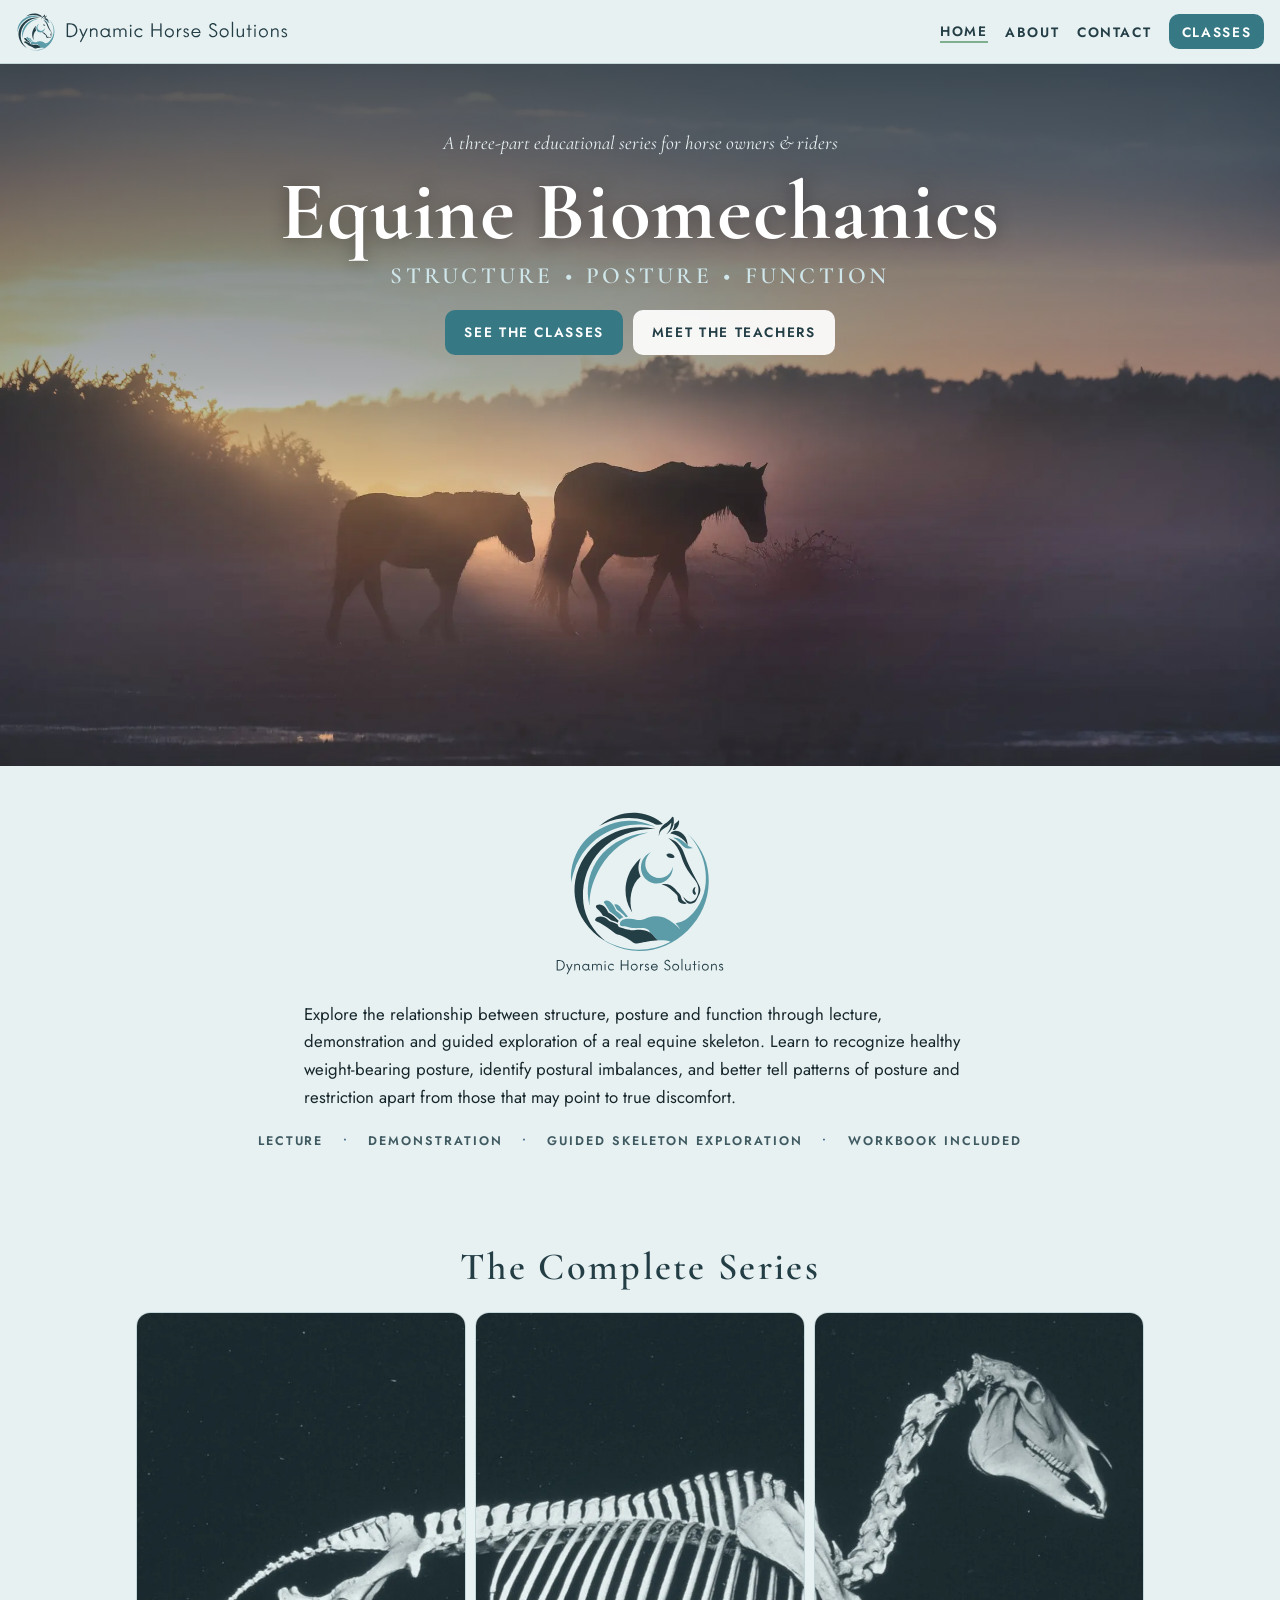
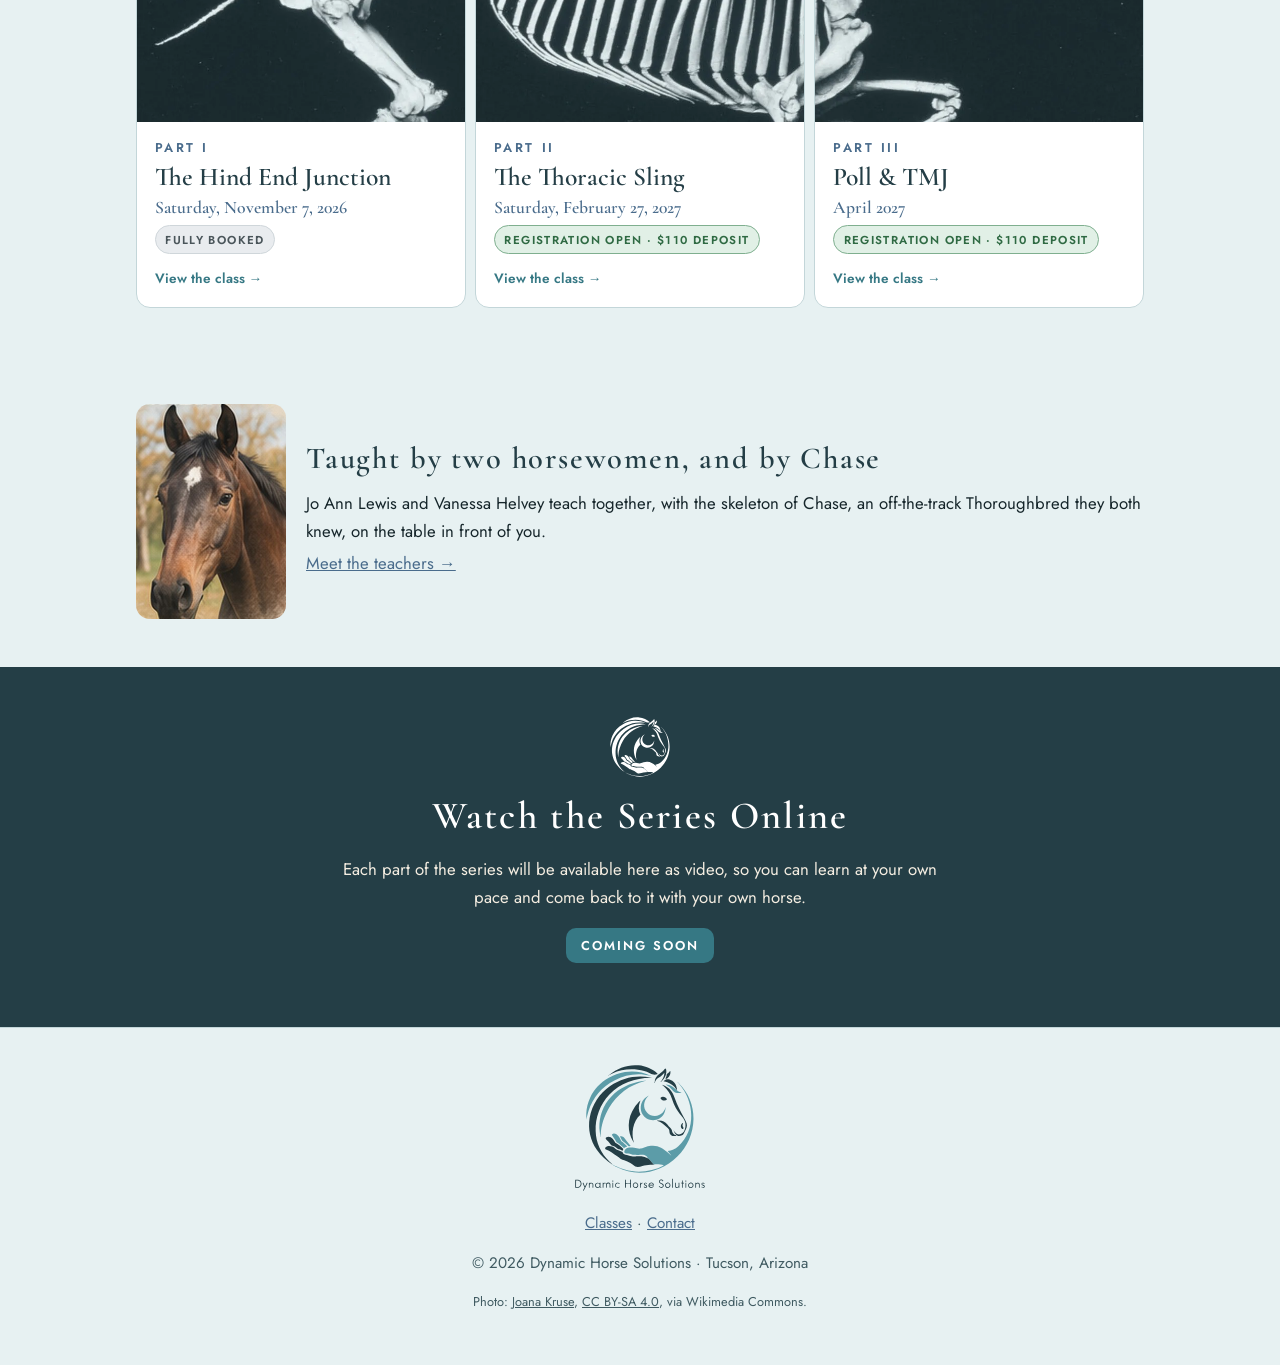
==== commit c6a8669c: "Angel 14:50: Classes at the far right of the desktop menu and first in the phone menu, white letters" ====
--- a/index.html
+++ b/index.html
@@ -18,9 +18,9 @@
 <body>
 <header class="top">
   <a class="brand" href="index.html" aria-label="Dynamic Horse Solutions, home"><img class="wordmark lockup" src="assets/lockup.svg" alt="Dynamic Horse Solutions" width="2723" height="400"></a>
-  <nav class="wide" aria-label="Menu"><a href="index.html" aria-current="page">Home</a><a href="classes.html" class="cta">Classes</a><a href="about.html">About</a><a href="contact.html">Contact</a></nav>
+  <nav class="wide" aria-label="Menu"><a href="index.html" aria-current="page">Home</a><a href="about.html">About</a><a href="contact.html">Contact</a><a href="classes.html" class="cta">Classes</a></nav>
   <details class="narrow"><summary aria-label="Menu"><span></span><span></span><span></span></summary>
-    <nav aria-label="Menu"><a href="index.html" aria-current="page">Home</a><a href="classes.html" class="cta">Classes</a><a href="about.html">About</a><a href="contact.html">Contact</a></nav></details>
+    <nav aria-label="Menu"><a href="classes.html" class="cta">Classes</a><a href="index.html" aria-current="page">Home</a><a href="about.html">About</a><a href="contact.html">Contact</a></nav></details>
 </header>
 <main>
 
--- a/style.css
+++ b/style.css
@@ -244,3 +244,4 @@
 .top nav a.cta:hover{background:var(--btn-hover)}
 .top nav a.cta[aria-current="page"]{box-shadow:inset 0 -2px 0 var(--green)}
 .top details.narrow nav a.cta{margin-top:.25rem;text-align:center}
+.top details.narrow nav a.cta{color:#fff;background:var(--btn);border-radius:var(--btn-radius)}
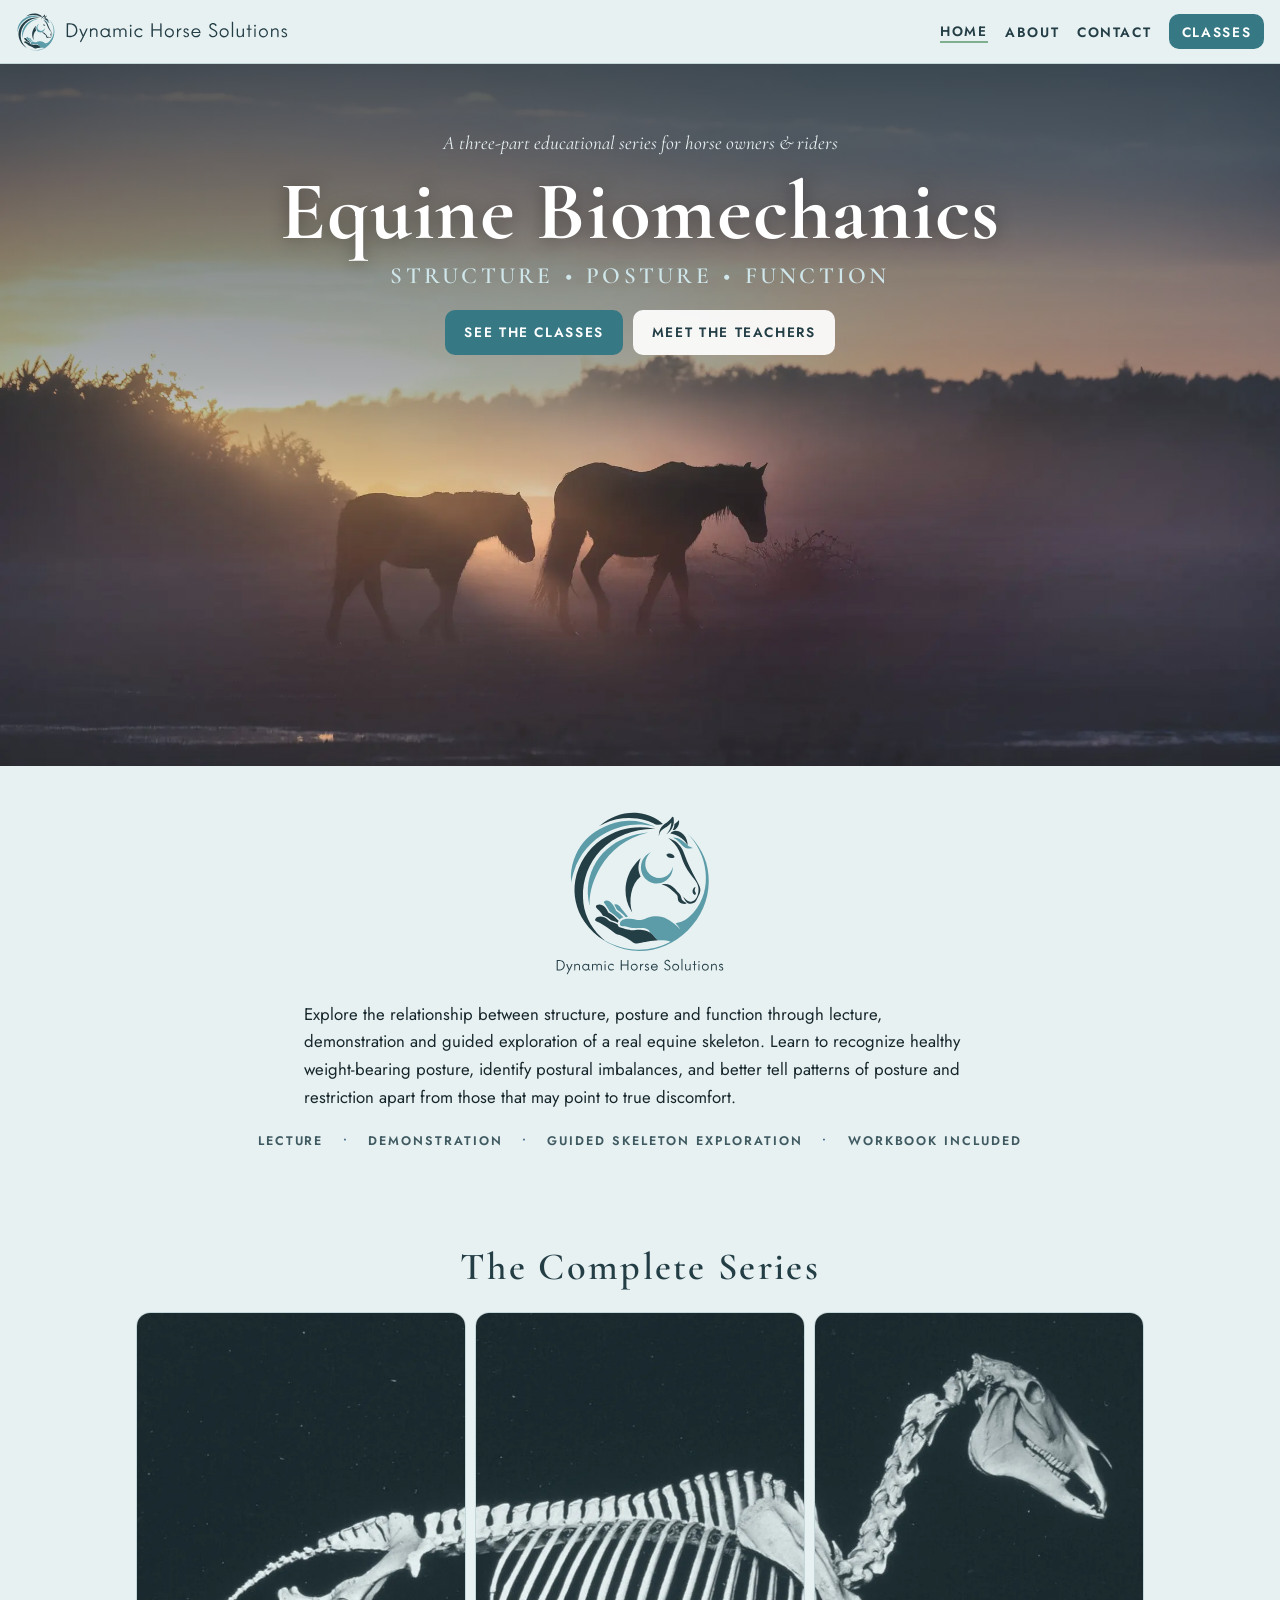
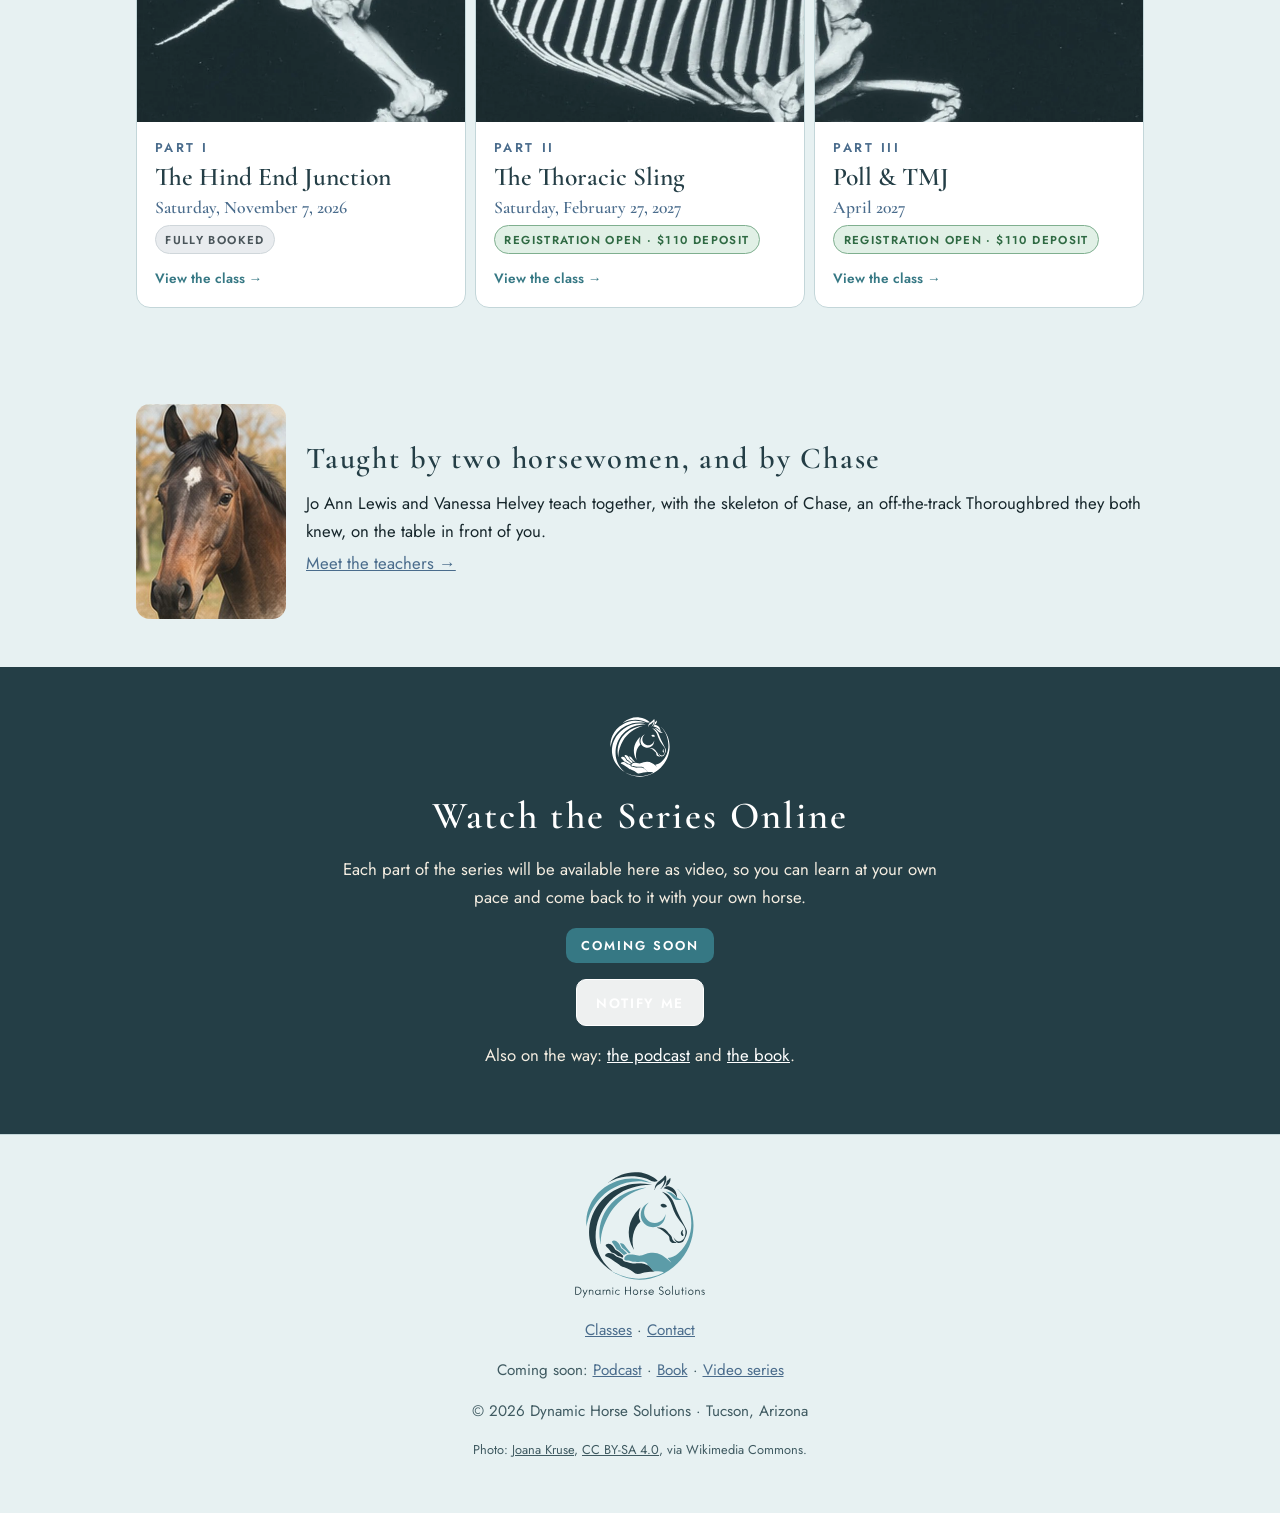
==== commit a749bad8: "Podcast, book and video series pages with notify-me forms Co-Authored-By: Claude Opus 5.5 <noreply@a" ====
--- a/index.html
+++ b/index.html
@@ -8,8 +8,17 @@
 <meta name="description" content="Equine Biomechanics: Structure · Posture · Function. A three-part series for horse owners and riders in Tucson, taught by Jo Ann Lewis and Vanessa Helvey.">
 <link rel="icon" href="assets/favicon-512.png" type="image/png">
 <link rel="apple-touch-icon" href="assets/favicon-512.png">
+<meta property="og:type" content="website">
+<meta property="og:site_name" content="Dynamic Horse Solutions">
 <meta property="og:title" content="Dynamic Horse Solutions — Equine Biomechanics">
-<meta property="og:image" content="assets/og.png">
+<meta property="og:description" content="Equine Biomechanics: Structure · Posture · Function. A three-part series for horse owners and riders in Tucson, taught by Jo Ann Lewis and Vanessa Helvey.">
+<meta property="og:url" content="https://dynamichorsesolutions.com/">
+<meta property="og:image" content="https://dynamichorsesolutions.com/assets/og/index.jpg">
+<meta property="og:image:width" content="1200">
+<meta property="og:image:height" content="630">
+<meta property="og:image:alt" content="Dynamic Horse Solutions — Equine Biomechanics">
+<meta name="twitter:card" content="summary_large_image">
+<meta name="twitter:image" content="https://dynamichorsesolutions.com/assets/og/index.jpg">
 <link rel="preconnect" href="https://fonts.googleapis.com">
 <link rel="preconnect" href="https://fonts.gstatic.com" crossorigin>
 <link href="https://fonts.googleapis.com/css2?family=Cormorant+Garamond:ital,wght@0,500;0,600;0,700;1,500&family=Jost:wght@400;500;600&display=swap" rel="stylesheet">
@@ -88,12 +97,15 @@
   <h2>Watch the Series Online</h2>
   <p>Each part of the series will be available here as video, so you can learn at your own pace and come back to it with your own horse.</p>
   <p class="status">Coming soon</p>
+  <p><a class="btn ghost light" href="videos.html">Notify me</a></p>
+  <p class="soon-links">Also on the way: <a href="podcast.html">the podcast</a> and <a href="book.html">the book</a>.</p>
 </section>
 
 </main>
 <footer>
   <img src="assets/logo.svg" alt="Dynamic Horse Solutions" width="140" height="140">
   <p><a href="classes.html">Classes</a> · <a href="contact.html">Contact</a></p>
+  <p class="soon">Coming soon: <a href="podcast.html">Podcast</a> · <a href="book.html">Book</a> · <a href="videos.html">Video series</a></p>
   <p>© 2026 Dynamic Horse Solutions · Tucson, Arizona</p>
   <p class="credit">Photo: <a href="https://commons.wikimedia.org/wiki/File:NewForestPonies_sunrise.jpg">Joana Kruse</a>, <a href="https://creativecommons.org/licenses/by-sa/4.0/">CC BY-SA 4.0</a>, via Wikimedia Commons.</p>
 </footer>
--- a/style.css
+++ b/style.css
@@ -245,3 +245,7 @@
 .top nav a.cta[aria-current="page"]{box-shadow:inset 0 -2px 0 var(--green)}
 .top details.narrow nav a.cta{margin-top:.25rem;text-align:center}
 .top details.narrow nav a.cta{color:#fff;background:var(--btn);border-radius:var(--btn-radius)}
+/* Coming-soon pages and their links (2026-11-06) */
+.videos .btn.ghost.light{color:#fff;border-color:#fff}.videos .btn.ghost.light:hover{background:#fff;color:var(--teal)}
+.videos .soon-links a{color:#fff}
+footer .soon{font-size:.95rem}
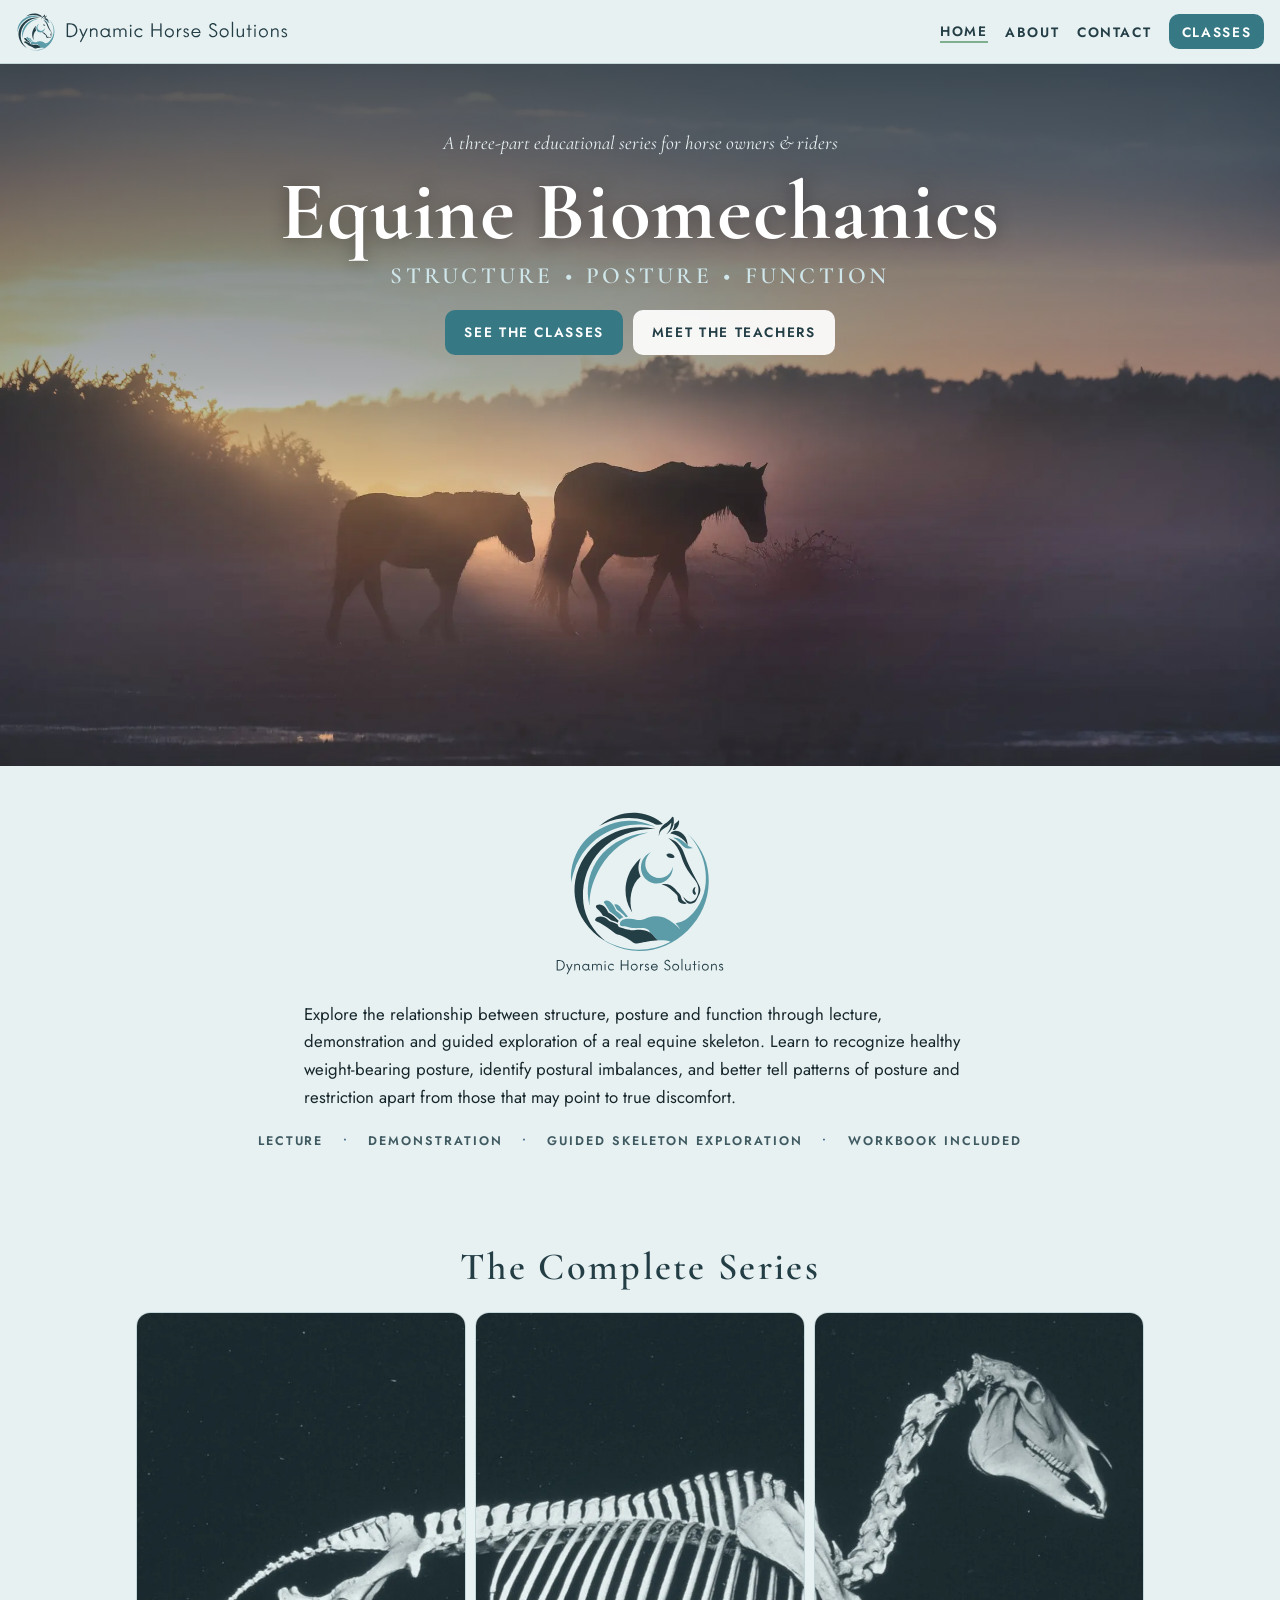
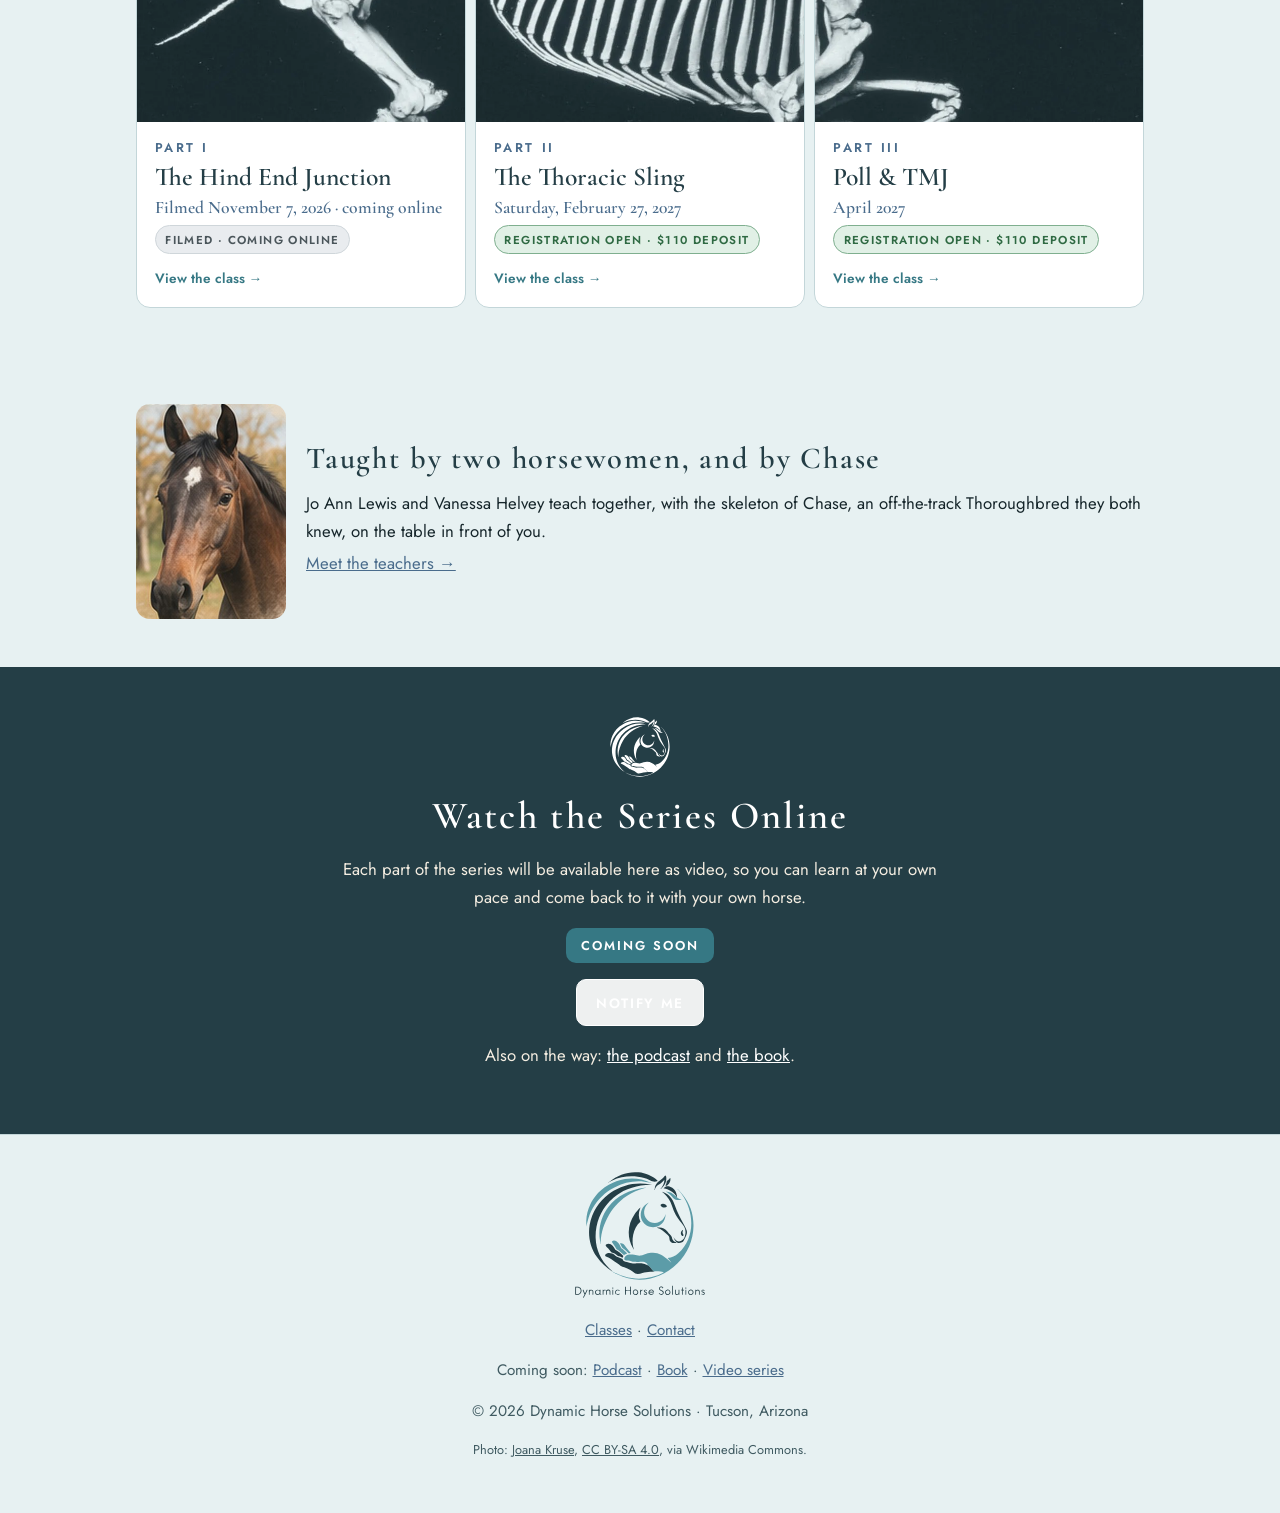
==== commit a8d3b0dc: "Part I filmed November 7, coming online: Home, Classes and the Part I page; no price on a filmed cla" ====
--- a/index.html
+++ b/index.html
@@ -23,6 +23,7 @@
 <link rel="preconnect" href="https://fonts.gstatic.com" crossorigin>
 <link href="https://fonts.googleapis.com/css2?family=Cormorant+Garamond:ital,wght@0,500;0,600;0,700;1,500&family=Jost:wght@400;500;600&display=swap" rel="stylesheet">
 <link rel="stylesheet" href="style.css">
+<script defer src="https://stats.aztechsol.com/script.js" data-website-id="718dd775-101a-4a25-a182-e886c37360be" data-domains="dynamichorsesolutions.com"></script>
 </head>
 <body>
 <header class="top">
@@ -58,8 +59,8 @@
   <div class="cc-body">
     <p class="num">Part I</p>
     <h3>The Hind End Junction</h3>
-    <p class="when">Saturday, November 7, 2026</p>
-    <span class="badge full">Fully booked</span>
+    <p class="when">Filmed November 7, 2026 · coming online</p>
+    <span class="badge full">Filmed · coming online</span>
     <span class="more">View the class →</span>
   </div>
 </a><a class="class-card" href="part-2.html">
--- a/style.css
+++ b/style.css
@@ -249,3 +249,4 @@
 .videos .btn.ghost.light{color:#fff;border-color:#fff}.videos .btn.ghost.light:hover{background:#fff;color:var(--teal)}
 .videos .soon-links a{color:#fff}
 footer .soon{font-size:.95rem}
+@media (max-width:700px){.class-hero.duo-hero{background-image:linear-gradient(180deg,rgba(22,38,43,.35),rgba(22,38,43,.85)),url(assets/teachers-og.jpg)!important;background-position:center 22%!important}}
